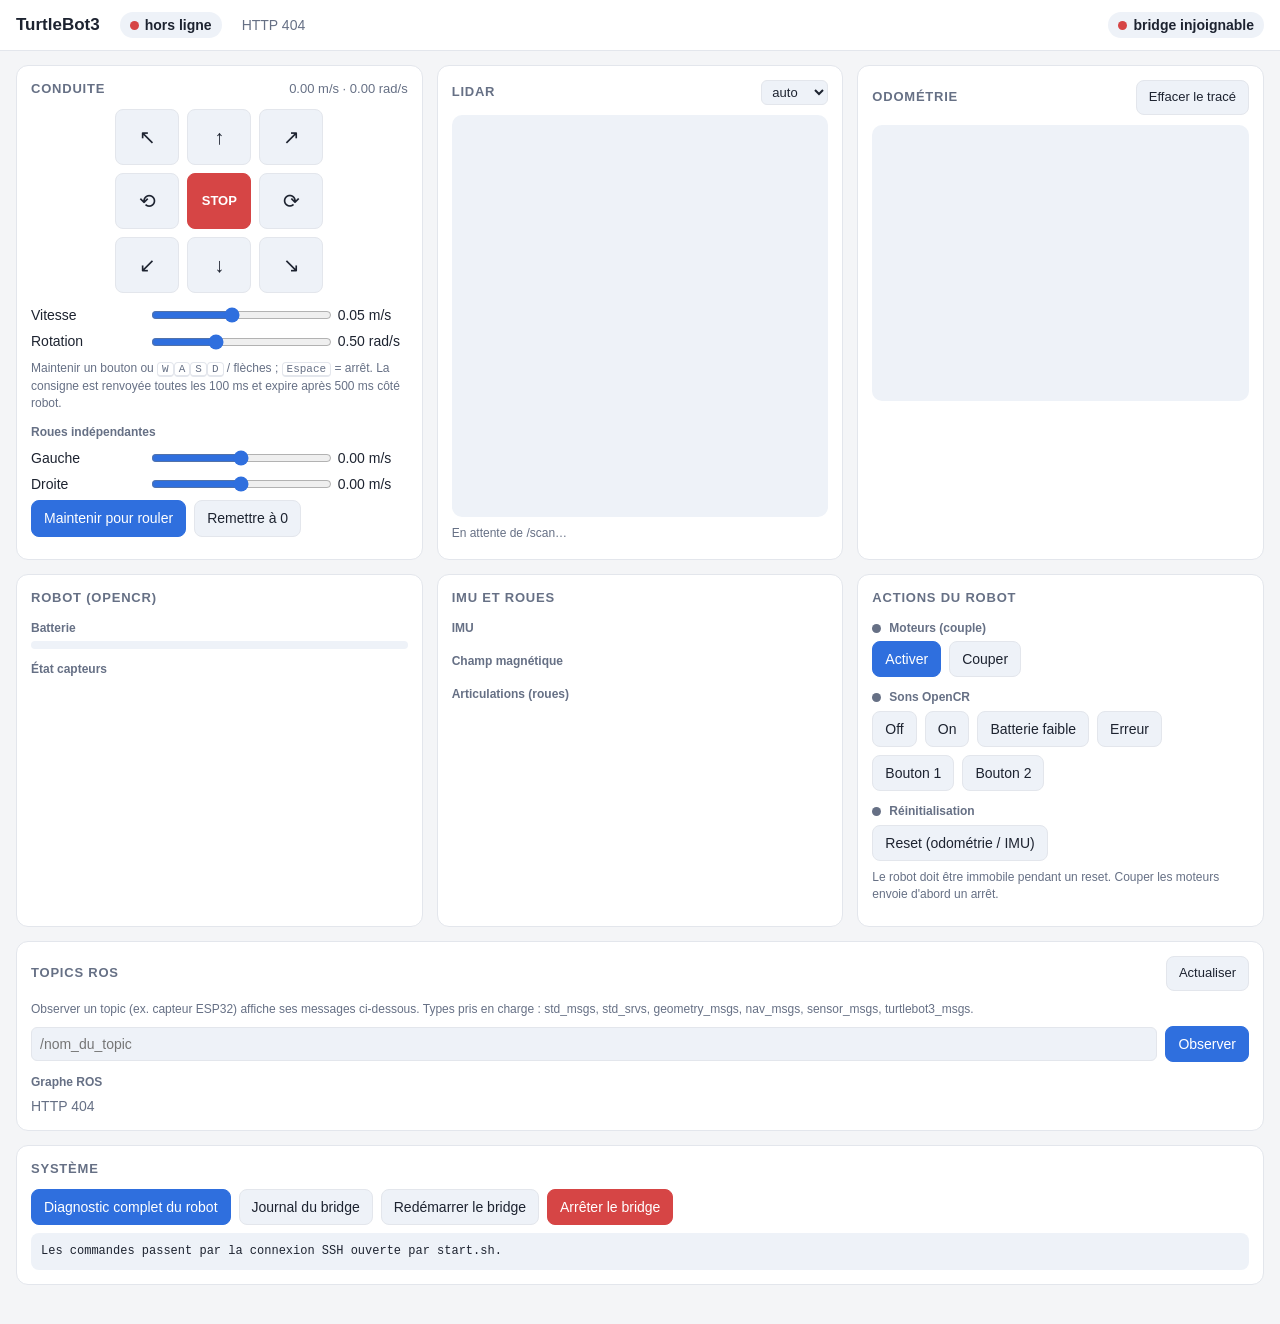
==== ui/index.html @ 2f9b9cb5 "[ADD] Leg detection with Lidar and robot follow user" ====
<!doctype html>
<html lang="fr">
<head>
<meta charset="utf-8">
<meta name="viewport" content="width=device-width, initial-scale=1">
<title>TurtleBot3 Contrôle</title>
<style>
:root {
  --bg: #f4f5f7; --card: #ffffff; --ink: #1d2330; --muted: #667085; --line: #e3e6ec;
  --accent: #2f6fde; --accent-ink: #ffffff; --ok: #1f9d55; --warn: #c27c0e; --bad: #d64545;
  --soft: #eef2f8; --scan: #2f6fde; --near: #d64545; --path: #1f9d55;
  color-scheme: light;
}
@media (prefers-color-scheme: dark) {
  :root {
    --bg: #11141a; --card: #1a1f27; --ink: #e6e9ef; --muted: #8f99aa; --line: #2b323e;
    --accent: #5b8ff0; --accent-ink: #0d1117; --ok: #3cc47c; --warn: #e0a43a; --bad: #ef6b6b;
    --soft: #222937; --scan: #7aa7ff; --near: #ff7a7a; --path: #3cc47c;
    color-scheme: dark;
  }
}
* { box-sizing: border-box; }
body { margin: 0; background: var(--bg); color: var(--ink);
  font: 14px/1.45 -apple-system, BlinkMacSystemFont, "Segoe UI", Roboto, sans-serif; }
header { position: sticky; top: 0; z-index: 2; display: flex; flex-wrap: wrap; gap: 12px 20px;
  align-items: center; padding: 12px 16px; background: var(--card); border-bottom: 1px solid var(--line); }
header h1 { font-size: 17px; margin: 0; }
.pill { display: inline-flex; align-items: center; gap: 6px; padding: 3px 10px; border-radius: 999px;
  font-weight: 600; background: var(--soft); }
.dot { width: 9px; height: 9px; border-radius: 50%; background: var(--muted); flex: none; }
.ok .dot, .dot.ok { background: var(--ok); } .warn .dot, .dot.warn { background: var(--warn); }
.bad .dot, .dot.bad { background: var(--bad); }
.muted { color: var(--muted); }
#reason { flex: 1 1 260px; min-width: 0; }
main { display: grid; gap: 14px; padding: 14px 16px 40px;
  grid-template-columns: repeat(auto-fill, minmax(330px, 1fr)); max-width: 1500px; margin: 0 auto; }
.card { background: var(--card); border: 1px solid var(--line); border-radius: 12px; padding: 14px; min-width: 0; }
.card h2 { font-size: 13px; text-transform: uppercase; letter-spacing: .06em; color: var(--muted);
  margin: 0 0 10px; display: flex; align-items: center; gap: 8px; }
.card h2 .right { margin-left: auto; text-transform: none; letter-spacing: 0; font-weight: 400; }
.wide { grid-column: 1 / -1; }
button { font: inherit; border: 1px solid var(--line); background: var(--soft); color: var(--ink);
  border-radius: 8px; padding: 7px 12px; cursor: pointer; touch-action: none; user-select: none; }
button:hover { border-color: var(--accent); }
button.primary { background: var(--accent); color: var(--accent-ink); border-color: var(--accent); }
button.danger { background: var(--bad); color: #fff; border-color: var(--bad); }
button:disabled { opacity: .45; cursor: not-allowed; }
.row { display: flex; flex-wrap: wrap; gap: 8px; align-items: center; }
.pad { display: grid; grid-template-columns: repeat(3, 64px); gap: 8px; justify-content: center; margin: 6px 0 12px; }
.pad button { height: 56px; font-size: 20px; padding: 0; }
.pad button.held { background: var(--accent); color: var(--accent-ink); }
#stop { font-size: 13px; font-weight: 700; }
label.slider { display: grid; grid-template-columns: 110px 1fr 70px; gap: 8px; align-items: center; margin: 6px 0; }
input[type=range] { width: 100%; accent-color: var(--accent); }
table { width: 100%; border-collapse: collapse; }
td { padding: 3px 0; border-bottom: 1px dashed var(--line); vertical-align: top; }
td:first-child { color: var(--muted); padding-right: 10px; white-space: nowrap; }
td:last-child { text-align: right; font-variant-numeric: tabular-nums; word-break: break-all; }
.sub { font-size: 12px; font-weight: 600; color: var(--muted); margin: 12px 0 4px; display: flex; gap: 8px; align-items: center; }
.sub .age { margin-left: auto; font-weight: 400; }
canvas { width: 100%; display: block; background: var(--soft); border-radius: 10px; }
pre { background: var(--soft); border-radius: 8px; padding: 10px; overflow: auto; max-height: 360px;
  font: 12px/1.4 ui-monospace, SFMono-Regular, Menlo, monospace; white-space: pre-wrap; word-break: break-word; margin: 8px 0 0; }
.note { font-size: 12px; color: var(--muted); margin-top: 8px; }
#toast { position: fixed; bottom: 16px; left: 50%; transform: translateX(-50%); max-width: calc(100% - 32px);
  background: var(--ink); color: var(--bg); padding: 10px 14px; border-radius: 10px; opacity: 0;
  transition: opacity .2s; pointer-events: none; z-index: 5; }
#toast.show { opacity: .95; }
.bar { height: 8px; background: var(--soft); border-radius: 99px; overflow: hidden; margin-top: 4px; }
.bar > div { height: 100%; background: var(--ok); width: 0; transition: width .3s; }
.topic { display: grid; grid-template-columns: 1fr auto; gap: 4px 10px; align-items: center; padding: 4px 0; border-bottom: 1px dashed var(--line); }
.topics { display: grid; grid-template-columns: repeat(auto-fill, minmax(340px, 1fr)); column-gap: 24px; }
.topic code { font-size: 12px; word-break: break-all; margin-right: 6px; } .topic .muted { font-size: 12px; }
.topic button { padding: 3px 10px; font-size: 12px; }
kbd { border: 1px solid var(--line); border-bottom-width: 2px; border-radius: 4px; padding: 0 4px; font-size: 11px; }
select { font: inherit; background: var(--soft); color: var(--ink); border: 1px solid var(--line); border-radius: 6px; padding: 3px 6px; }
@media (max-width: 420px) { main { padding: 12px 16px 40px; grid-template-columns: 1fr; } label.slider { grid-template-columns: 90px 1fr 60px; } }
</style>
</head>
<body>
<header>
  <h1>TurtleBot3</h1>
  <span id="ready" class="pill"><span class="dot"></span><span>connexion…</span></span>
  <span id="reason" class="muted"></span>
  <span id="batteryHead" class="muted"></span>
  <span id="link" class="pill"><span class="dot"></span><span>bridge</span></span>
</header>

<main>
  <section class="card">
    <h2>Conduite <span class="right muted" id="cmdNow">0.00 m/s · 0.00 rad/s</span></h2>
    <div class="pad">
      <button data-dir="fl" title="Avant gauche">↖</button>
      <button data-dir="f" title="Avancer (W / ↑)">↑</button>
      <button data-dir="fr" title="Avant droite">↗</button>
      <button data-dir="l" title="Tourner à gauche (A / ←)">⟲</button>
      <button id="stop" class="danger" title="Arrêt (Espace)">STOP</button>
      <button data-dir="r" title="Tourner à droite (D / →)">⟳</button>
      <button data-dir="bl" title="Arrière gauche">↙</button>
      <button data-dir="b" title="Reculer (S / ↓)">↓</button>
      <button data-dir="br" title="Arrière droite">↘</button>
    </div>
    <label class="slider">Vitesse <input id="linSpeed" type="range" min="0.01" max="0.10" step="0.01" value="0.05"><span id="linVal"></span></label>
    <label class="slider">Rotation <input id="angSpeed" type="range" min="0.1" max="1.25" step="0.05" value="0.5"><span id="angVal"></span></label>
    <div class="note">Maintenir un bouton ou <kbd>W</kbd><kbd>A</kbd><kbd>S</kbd><kbd>D</kbd> / flèches ; <kbd>Espace</kbd> = arrêt.
      La consigne est renvoyée toutes les 100 ms et expire après 500 ms côté robot.</div>

    <div class="sub">Roues indépendantes</div>
    <label class="slider">Gauche <input id="leftWheel" type="range" min="-0.10" max="0.10" step="0.01" value="0"><span id="leftVal"></span></label>
    <label class="slider">Droite <input id="rightWheel" type="range" min="-0.10" max="0.10" step="0.01" value="0"><span id="rightVal"></span></label>
    <div class="row"><button id="wheelsHold" class="primary">Maintenir pour rouler</button><button id="wheelsZero">Remettre à 0</button></div>
    <div class="note" id="driveMsg"></div>
  </section>

  <section class="card">
    <h2>LiDAR <span class="right"><select id="scanRange" aria-label="Portée affichée">
      <option value="0">auto</option><option value="1">1 m</option><option value="2">2 m</option><option value="3.5">3,5 m</option></select></span></h2>
    <canvas id="lidar" height="320"></canvas>
    <div class="note" id="lidarInfo">En attente de /scan…</div>
  </section>

  <section class="card">
    <h2>Odométrie <span class="right"><button id="clearPath">Effacer le tracé</button></span></h2>
    <canvas id="odomCanvas" height="220"></canvas>
    <table id="odomTable"></table>
  </section>

  <section class="card">
    <h2>Robot (OpenCR)</h2>
    <div class="sub">Batterie <span class="age" id="batteryAge"></span></div>
    <div class="bar"><div id="batteryBar"></div></div>
    <table id="batteryTable"></table>
    <div class="sub">État capteurs <span class="age" id="sensorAge"></span></div>
    <table id="sensorTable"></table>
  </section>

  <section class="card">
    <h2>IMU et roues</h2>
    <div class="sub">IMU <span class="age" id="imuAge"></span></div>
    <table id="imuTable"></table>
    <div class="sub">Champ magnétique <span class="age" id="magAge"></span></div>
    <table id="magTable"></table>
    <div class="sub">Articulations (roues) <span class="age" id="jointAge"></span></div>
    <table id="jointTable"></table>
  </section>

  <section class="card">
    <h2>Actions du robot</h2>
    <div class="sub"><span class="dot" id="svc-motor_power"></span>Moteurs (couple)</div>
    <div class="row"><button data-motor="true" class="primary">Activer</button><button data-motor="false">Couper</button></div>
    <div class="sub"><span class="dot" id="svc-sound"></span>Sons OpenCR</div>
    <div class="row">
      <button data-sound="0">Off</button><button data-sound="1">On</button><button data-sound="2">Batterie faible</button>
      <button data-sound="3">Erreur</button><button data-sound="4">Bouton 1</button><button data-sound="5">Bouton 2</button>
    </div>
    <div class="sub"><span class="dot" id="svc-reset"></span>Réinitialisation</div>
    <div class="row"><button id="reset">Reset (odométrie / IMU)</button></div>
    <div class="note">Le robot doit être immobile pendant un reset. Couper les moteurs envoie d'abord un arrêt.</div>
    <div class="note" id="actionMsg"></div>
  </section>

  <section class="card wide">
    <h2>Topics ROS <span class="right"><button id="refreshTopics">Actualiser</button></span></h2>
    <div class="note">Observer un topic (ex. capteur ESP32) affiche ses messages ci-dessous. Types pris en charge :
      std_msgs, std_srvs, geometry_msgs, nav_msgs, sensor_msgs, turtlebot3_msgs.</div>
    <div class="row" style="margin-top:8px"><input id="topicInput" placeholder="/nom_du_topic" style="flex:1;min-width:180px;font:inherit;padding:6px 8px;border-radius:6px;border:1px solid var(--line);background:var(--soft);color:var(--ink)">
      <button id="watchBtn" class="primary">Observer</button></div>
    <div id="watched"></div>
    <div class="sub">Graphe ROS</div>
    <div id="topics" class="muted topics">—</div>
  </section>

  <section class="card wide">
    <h2>Système <span class="right muted" id="robotHost"></span></h2>
    <div class="row">
      <button id="checkBtn" class="primary">Diagnostic complet du robot</button>
      <button id="logBtn">Journal du bridge</button>
      <button id="restartBtn">Redémarrer le bridge</button>
      <button id="stopBridgeBtn" class="danger">Arrêter le bridge</button>
    </div>
    <pre id="sysOut">Les commandes passent par la connexion SSH ouverte par start.sh.</pre>
  </section>
</main>
<div id="toast"></div>

<script>
"use strict";
const $ = (s) => document.querySelector(s);
const L = 0.160; // Burger wheel separation (m)
let limits = { wheel_mps: 0.10, angular_rad_s: 1.25 };
let isReady = false;
let telemetry = null;

function toast(text) {
  const el = $("#toast");
  el.textContent = text;
  el.classList.add("show");
  clearTimeout(toast.timer);
  toast.timer = setTimeout(() => el.classList.remove("show"), 3500);
}

async function api(path, body) {
  const options = body === undefined ? {} :
    { method: "POST", headers: { "Content-Type": "application/json" }, body: JSON.stringify(body) };
  const response = await fetch(path, options);
  let data = {};
  try { data = await response.json(); } catch (_) { /* non-JSON body */ }
  if (!response.ok) throw new Error(data.error || `HTTP ${response.status}`);
  return data;
}

const fmt = (v, digits = 3, unit = "") =>
  v === null || v === undefined || Number.isNaN(v) ? "—" : `${Number(v).toFixed(digits)}${unit}`;
const deg = (rad) => (rad === null || rad === undefined ? "—" : `${(rad * 180 / Math.PI).toFixed(1)}°`);

function fillTable(id, rows) {
  $(id).innerHTML = rows.map(([k, v]) => `<tr><td>${k}</td><td>${v}</td></tr>`).join("");
}

function sensor(name) {
  const entry = telemetry && telemetry.sensors[name];
  return entry && entry.age_ms < 2000 ? entry.data : null;
}

function ageLabel(id, name) {
  const entry = telemetry && telemetry.sensors[name];
  const el = $(id);
  if (!entry) { el.textContent = "absent"; el.style.color = "var(--muted)"; return; }
  el.textContent = entry.age_ms < 2000 ? `${entry.age_ms} ms` : `ancien (${(entry.age_ms / 1000).toFixed(0)} s)`;
  el.style.color = entry.age_ms < 2000 ? "var(--muted)" : "var(--warn)";
}

/* ---------- Status ---------- */
async function pollStatus() {
  try {
    const status = await api("/api/status");
    isReady = status.status === "ready";
    setPill("#ready", isReady ? "ok" : "warn", isReady ? "ready" : "not ready");
    $("#reason").textContent = `${status.reason} · ${status.supervisor}`;
    setPill("#link", "ok", "bridge connecté");
  } catch (error) {
    isReady = false;
    setPill("#ready", "bad", "hors ligne");
    $("#reason").textContent = error.message;
    setPill("#link", "bad", "bridge injoignable");
  }
}

function setPill(id, kind, text) {
  const el = $(id);
  el.className = `pill ${kind}`;
  el.lastElementChild.textContent = text;
}

/* ---------- Telemetry ---------- */
async function pollTelemetry() {
  try {
    telemetry = await api("/api/telemetry");
  } catch (_) {
    telemetry = null;
  }
  if (!telemetry) return;
  if (telemetry.limits) applyLimits(telemetry.limits);
  const c = telemetry.command;
  $("#cmdNow").textContent = `${fmt(c.linear_mps, 2)} m/s · ${fmt(c.angular_rad_s, 2)} rad/s`;
  renderBattery();
  renderSensors();
  renderImu();
  renderOdom();
  drawLidar();
  renderServices();
  renderWatched();
}

function applyLimits(next) {
  if (next.wheel_mps === limits.wheel_mps && next.angular_rad_s === limits.angular_rad_s) return;
  limits = next;
  const lin = $("#linSpeed"), ang = $("#angSpeed");
  lin.max = limits.wheel_mps;
  ang.max = limits.angular_rad_s.toFixed(2);
  for (const id of ["#leftWheel", "#rightWheel"]) {
    $(id).min = -limits.wheel_mps; $(id).max = limits.wheel_mps;
  }
  updateSliderLabels();
}

function renderBattery() {
  const b = sensor("battery"), s = sensor("sensor_state");
  ageLabel("#batteryAge", "battery");
  const volts = b ? b.voltage_v : s ? s.battery_v : null;
  let pct = b && b.percentage !== null ? b.percentage : null;
  if (pct !== null && pct > 1.0) pct /= 100; // some versions publish 0–100
  fillTable("#batteryTable", [
    ["Tension", fmt(volts, 2, " V")],
    ["Charge", pct === null ? "—" : `${Math.round(pct * 100)} %`],
    ["Courant", b ? fmt(b.current_a, 2, " A") : "—"],
  ]);
  const bar = $("#batteryBar");
  bar.style.width = pct === null ? "0" : `${Math.max(0, Math.min(1, pct)) * 100}%`;
  bar.style.background = pct !== null && pct < 0.2 ? "var(--bad)" : pct !== null && pct < 0.4 ? "var(--warn)" : "var(--ok)";
  $("#batteryHead").textContent = volts === null ? "" : `🔋 ${fmt(volts, 1, " V")}${pct === null ? "" : ` · ${Math.round(pct * 100)} %`}`;
}

function renderSensors() {
  const s = sensor("sensor_state");
  ageLabel("#sensorAge", "sensor_state");
  if (!s) { fillTable("#sensorTable", [["/sensor_state", "aucune donnée"]]); return; }
  const bumper = [s.bumper & 1 ? "avant" : null, s.bumper & 2 ? "arrière" : null].filter(Boolean).join(", ") || "libre";
  const buttons = [s.button & 1 ? "B0" : null, s.button & 2 ? "B1" : null].filter(Boolean).join(", ") || "aucun";
  fillTable("#sensorTable", [
    ["Couple moteurs", s.torque ? "<b style='color:var(--ok)'>activé</b>" : "<b style='color:var(--bad)'>coupé</b>"],
    ["Pare-chocs", bumper],
    ["Boutons", buttons],
    ["Falaise (cliff)", fmt(s.cliff, 2)],
    ["Sonar", fmt(s.sonar, 2)],
    ["Luminosité", fmt(s.illumination, 2)],
    ["LED", s.led],
    ["Encodeurs G / D", `${s.left_encoder} / ${s.right_encoder}`],
    ["Batterie (OpenCR)", fmt(s.battery_v, 2, " V")],
  ]);
}

function renderImu() {
  const imu = sensor("imu"), mag = sensor("magnetic_field"), joints = sensor("joint_states");
  ageLabel("#imuAge", "imu"); ageLabel("#magAge", "magnetic_field"); ageLabel("#jointAge", "joint_states");
  const v = (o, d) => (o ? `${fmt(o.x, d)} / ${fmt(o.y, d)} / ${fmt(o.z, d)}` : "—");
  fillTable("#imuTable", [
    ["Cap (yaw)", imu ? deg(imu.yaw_rad) : "—"],
    ["Vit. angulaire x/y/z (rad/s)", v(imu && imu.angular_velocity, 2)],
    ["Accélération x/y/z (m/s²)", v(imu && imu.linear_acceleration, 2)],
  ]);
  fillTable("#magTable", [["x / y / z (µT)", mag ? ["x", "y", "z"].map((k) => fmt(mag.tesla[k] === null ? null : mag.tesla[k] * 1e6, 1)).join(" / ") : "—"]]);
  fillTable("#jointTable", joints ? joints.name.map((n, i) => [n, `${fmt(joints.position_rad[i], 2)} rad · ${fmt(joints.velocity_rad_s[i], 2)} rad/s`]) : [["/joint_states", "—"]]);
}

/* ---------- Odometry ---------- */
const path = [];
function renderOdom() {
  const o = sensor("odom");
  fillTable("#odomTable", [
    ["Position x / y", o ? `${fmt(o.x, 3)} / ${fmt(o.y, 3)} m` : "—"],
    ["Cap", o ? deg(o.yaw_rad) : "—"],
    ["Vitesse mesurée", o ? `${fmt(o.linear_mps, 3)} m/s · ${fmt(o.angular_rad_s, 2)} rad/s` : "—"],
  ]);
  if (o && o.x !== null) {
    const last = path[path.length - 1];
    if (!last || Math.hypot(last.x - o.x, last.y - o.y) > 0.005) path.push({ x: o.x, y: o.y });
    if (path.length > 3000) path.shift();
  }
  drawOdom(o);
}

function prepareCanvas(canvas) {
  const ratio = window.devicePixelRatio || 1;
  const width = canvas.clientWidth, height = canvas.clientHeight || Number(canvas.getAttribute("height"));
  if (canvas.width !== Math.round(width * ratio)) {
    canvas.width = Math.round(width * ratio);
    canvas.height = Math.round(height * ratio);
  }
  const ctx = canvas.getContext("2d");
  ctx.setTransform(ratio, 0, 0, ratio, 0, 0);
  ctx.clearRect(0, 0, width, height);
  return { ctx, width, height };
}

const css = (name) => getComputedStyle(document.documentElement).getPropertyValue(name).trim();

function drawRobot(ctx, x, y, heading, size) {
  // heading: screen angle, 0 = upward, clockwise is positive
  ctx.save();
  ctx.translate(x, y);
  ctx.rotate(heading);
  ctx.beginPath();
  ctx.moveTo(0, -size); ctx.lineTo(size * 0.7, size * 0.8); ctx.lineTo(-size * 0.7, size * 0.8); ctx.closePath();
  ctx.fillStyle = css("--accent"); ctx.fill();
  ctx.restore();
}

function drawOdom(o) {
  const { ctx, width, height } = prepareCanvas($("#odomCanvas"));
  const points = path.length ? path : [{ x: 0, y: 0 }];
  let minX = Math.min(...points.map((p) => p.x)), maxX = Math.max(...points.map((p) => p.x));
  let minY = Math.min(...points.map((p) => p.y)), maxY = Math.max(...points.map((p) => p.y));
  const span = Math.max(maxX - minX, maxY - minY, 0.5);
  const scale = Math.min(width, height) * 0.8 / span;
  const cx = (minX + maxX) / 2, cy = (minY + maxY) / 2;
  // ROS frame: x points up on screen, y points left.
  const toScreen = (p) => [width / 2 - (p.y - cy) * scale, height / 2 - (p.x - cx) * scale];
  ctx.strokeStyle = css("--line"); ctx.lineWidth = 1;
  const grid = span > 4 ? 1 : span > 1.5 ? 0.5 : 0.1;
  ctx.fillStyle = css("--muted"); ctx.font = "11px sans-serif";
  ctx.fillText(`grille ${grid} m`, 8, height - 8);
  ctx.beginPath();
  for (let g = Math.floor((cy - span) / grid) * grid; g <= cy + span; g += grid) {
    const [sx] = toScreen({ x: cx, y: g }); ctx.moveTo(sx, 0); ctx.lineTo(sx, height);
  }
  for (let g = Math.floor((cx - span) / grid) * grid; g <= cx + span; g += grid) {
    const [, sy] = toScreen({ x: g, y: cy }); ctx.moveTo(0, sy); ctx.lineTo(width, sy);
  }
  ctx.stroke();
  ctx.strokeStyle = css("--path"); ctx.lineWidth = 2; ctx.beginPath();
  path.forEach((p, i) => { const [sx, sy] = toScreen(p); i ? ctx.lineTo(sx, sy) : ctx.moveTo(sx, sy); });
  ctx.stroke();
  if (o && o.x !== null) {
    const [sx, sy] = toScreen(o);
    drawRobot(ctx, sx, sy, -o.yaw_rad, 9);
  }
}
$("#clearPath").onclick = () => { path.length = 0; };

/* ---------- LiDAR ---------- */
function drawLidar() {
  const scan = sensor("scan");
  const { ctx, width, height } = prepareCanvas($("#lidar"));
  const cxs = width / 2, cys = height / 2;
  if (!scan) {
    $("#lidarInfo").textContent = "Pas de données /scan récentes (LiDAR arrêté ou absent).";
    drawRobot(ctx, cxs, cys, 0, 10);
    return;
  }
  const valid = scan.ranges.filter((r) => r !== null);
  const chosen = Number($("#scanRange").value);
  const maxRange = chosen || Math.min(scan.range_max || 3.5, Math.max(0.5, ...valid.map((r) => r * 1.1)));
  const scale = Math.min(width, height) / 2 * 0.95 / maxRange;
  ctx.strokeStyle = css("--line"); ctx.fillStyle = css("--muted"); ctx.font = "11px sans-serif";
  const step = maxRange > 2 ? 1 : 0.5;
  for (let r = step; r <= maxRange + 1e-6; r += step) {
    ctx.beginPath(); ctx.arc(cxs, cys, r * scale, 0, 2 * Math.PI); ctx.stroke();
    ctx.fillText(`${r} m`, cxs + 3, cys - r * scale + 12);
  }
  let front = null;
  const near = css("--near"), far = css("--scan");
  scan.ranges.forEach((r, i) => {
    if (r === null) return;
    const a = scan.angle_min + i * scan.angle_increment;
    const norm = Math.atan2(Math.sin(a), Math.cos(a));
    if (Math.abs(norm) <= Math.PI / 12 && (front === null || r < front)) front = r;
    if (r > maxRange) return;
    // Robot frame: 0 rad is forward (up on screen), positive angles point left.
    const x = cxs - Math.sin(a) * r * scale, y = cys - Math.cos(a) * r * scale;
    ctx.fillStyle = r < 0.25 ? near : far;
    ctx.fillRect(x - 1.5, y - 1.5, 3, 3);
  });
  drawRobot(ctx, cxs, cys, 0, 10);
  $("#lidarInfo").textContent = `${valid.length}/${scan.ranges.length} mesures valides · obstacle devant (±15°) : ${front === null ? "aucun" : fmt(front, 2, " m")}`;
}

/* ---------- Driving ---------- */
const held = new Set();
const keyMap = { ArrowUp: "f", KeyW: "f", ArrowDown: "b", KeyS: "b", ArrowLeft: "l", KeyA: "l", ArrowRight: "r", KeyD: "r" };
let wheelsHeld = false;
let moving = false;
let inflight = false;

function updateSliderLabels() {
  $("#linVal").textContent = `${Number($("#linSpeed").value).toFixed(2)} m/s`;
  $("#angVal").textContent = `${Number($("#angSpeed").value).toFixed(2)} rad/s`;
  $("#leftVal").textContent = `${Number($("#leftWheel").value).toFixed(2)} m/s`;
  $("#rightVal").textContent = `${Number($("#rightWheel").value).toFixed(2)} m/s`;
}
document.querySelectorAll("input[type=range]").forEach((el) => el.addEventListener("input", updateSliderLabels));
updateSliderLabels();

function desired() {
  if (wheelsHeld) {
    const left = Number($("#leftWheel").value), right = Number($("#rightWheel").value);
    return { linear: (left + right) / 2, angular: (right - left) / L };
  }
  const dirs = [...held].join("");
  const fwd = /f/.test(dirs) ? 1 : 0, back = /b/.test(dirs) ? 1 : 0;
  const left = /l/.test(dirs) ? 1 : 0, right = /r/.test(dirs) ? 1 : 0;
  let linear = (fwd - back) * Number($("#linSpeed").value);
  let angular = (left - right) * Number($("#angSpeed").value);
  // Keep each wheel within its limit by scaling both speeds proportionally.
  const wheel = Math.abs(linear) + Math.abs(angular) * L / 2;
  if (wheel > limits.wheel_mps) {
    const k = limits.wheel_mps / wheel;
    linear *= k; angular *= k;
  }
  return { linear, angular };
}

function release(message) {
  held.clear();
  wheelsHeld = false;
  document.querySelectorAll(".pad .held, #wheelsHold.held").forEach((b) => b.classList.remove("held"));
  if (message) { $("#driveMsg").textContent = message; toast(message); }
}

async function sendStop() {
  try { await api("/api/stop", {}); } catch (error) { toast(`Arrêt non confirmé : ${error.message}`); }
}

async function driveTick() {
  const active = wheelsHeld || held.size > 0;
  if (!active) {
    if (moving) { moving = false; sendStop(); }
    return;
  }
  if (inflight) return;
  const { linear, angular } = desired();
  inflight = true;
  try {
    await api("/api/velocity", { linear_mps: Number(linear.toFixed(4)), angular_rad_s: Number(angular.toFixed(4)) });
    moving = true;
    $("#driveMsg").textContent = "";
  } catch (error) {
    release(`Commande refusée : ${error.message}`);
    moving = true; // trigger an explicit stop on the next tick
  } finally {
    inflight = false;
  }
}
setInterval(driveTick, 100);

document.querySelectorAll(".pad button[data-dir]").forEach((button) => {
  const dirs = button.dataset.dir.split("");
  const press = (e) => {
    e.preventDefault();
    if (!isReady) { toast("Robot not ready : voir la raison en haut"); return; }
    button.classList.add("held");
    button.setPointerCapture && e.pointerId !== undefined && button.setPointerCapture(e.pointerId);
    dirs.forEach((d) => held.add(d));
  };
  const lift = () => { button.classList.remove("held"); dirs.forEach((d) => held.delete(d)); };
  button.addEventListener("pointerdown", press);
  ["pointerup", "pointercancel", "lostpointercapture"].forEach((ev) => button.addEventListener(ev, lift));
});

$("#stop").addEventListener("click", () => { release(); moving = false; sendStop(); });

const hold = $("#wheelsHold");
hold.addEventListener("pointerdown", (e) => {
  e.preventDefault();
  if (!isReady) { toast("Robot not ready : voir la raison en haut"); return; }
  wheelsHeld = true; hold.classList.add("held");
  hold.setPointerCapture && hold.setPointerCapture(e.pointerId);
});
["pointerup", "pointercancel", "lostpointercapture"].forEach((ev) =>
  hold.addEventListener(ev, () => { wheelsHeld = false; hold.classList.remove("held"); }));
$("#wheelsZero").onclick = () => { $("#leftWheel").value = 0; $("#rightWheel").value = 0; updateSliderLabels(); };

document.addEventListener("keydown", (e) => {
  if (e.target.tagName === "INPUT" && e.target.type !== "range") return;
  if (e.code === "Space") { e.preventDefault(); release(); moving = false; sendStop(); return; }
  const dir = keyMap[e.code];
  if (!dir) return;
  e.preventDefault();
  if (e.repeat) return;
  if (!isReady) { toast("Robot not ready : voir la raison en haut"); return; }
  held.add(dir);
});
document.addEventListener("keyup", (e) => { const dir = keyMap[e.code]; if (dir) held.delete(dir); });
window.addEventListener("blur", () => release());
document.addEventListener("visibilitychange", () => { if (document.hidden) release(); });

/* ---------- Actions ---------- */
async function action(label, path, body) {
  $("#actionMsg").textContent = `${label}…`;
  try {
    const result = await api(path, body);
    $("#actionMsg").textContent = `${label} : ${result.message || "ok"}`;
  } catch (error) {
    $("#actionMsg").textContent = `${label} : ${error.message}`;
    toast(`${label} : ${error.message}`);
  }
}
document.querySelectorAll("[data-motor]").forEach((b) => b.addEventListener("click", () => {
  const on = b.dataset.motor === "true";
  if (!on) release();
  action(on ? "Activation des moteurs" : "Coupure des moteurs", "/api/motor_power", { enabled: on });
}));
document.querySelectorAll("[data-sound]").forEach((b) => b.addEventListener("click", () =>
  action(`Son ${b.textContent}`, "/api/sound", { value: Number(b.dataset.sound) })));
$("#reset").onclick = () => {
  if (!confirm("Réinitialiser l'odométrie / l'IMU ? Le robot doit rester immobile.")) return;
  release();
  path.length = 0;
  action("Reset", "/api/reset", {});
};

function renderServices() {
  for (const [key, service] of Object.entries(telemetry.services || {})) {
    const dot = document.getElementById(`svc-${key}`);
    if (!dot) continue;
    dot.className = `dot ${service.available ? "ok" : "bad"}`;
    dot.title = `${service.name} : ${service.available ? "disponible" : "non détecté"}`;
  }
}

/* ---------- Topics ---------- */
const escapeHtml = (s) => String(s).replace(/[&<>"]/g, (c) => ({ "&": "&amp;", "<": "&lt;", ">": "&gt;", '"': "&quot;" }[c]));

async function refreshTopics() {
  try {
    const { topics } = await api("/api/topics");
    if (!topics.length) { $("#topics").textContent = "Aucun topic découvert (domaine ROS, bringup ?)"; return; }
    $("#topics").innerHTML = topics.map((t) => `<div class="topic"><div><code>${escapeHtml(t.name)}</code>
      <span class="muted">${escapeHtml(t.types.join(", "))}</span></div>
      <button data-watch="${escapeHtml(t.name)}">Observer</button></div>`).join("");
  } catch (error) {
    $("#topics").textContent = error.message;
  }
}
$("#refreshTopics").onclick = refreshTopics;
$("#topics").addEventListener("click", (e) => {
  const topic = e.target.dataset && e.target.dataset.watch;
  if (topic) watch(topic);
});
$("#watchBtn").onclick = () => { const t = $("#topicInput").value.trim(); if (t) watch(t.startsWith("/") ? t : `/${t}`); };
$("#topicInput").addEventListener("keydown", (e) => { if (e.key === "Enter") $("#watchBtn").click(); });

async function watch(topic) {
  try { toast((await api("/api/watch", { topic })).message); } catch (error) { toast(error.message); }
}
async function unwatch(topic) {
  try { await api("/api/unwatch", { topic }); } catch (error) { toast(error.message); }
}
$("#watched").addEventListener("click", (e) => { const t = e.target.dataset && e.target.dataset.unwatch; if (t) unwatch(t); });

function renderWatched() {
  const entries = Object.entries(telemetry.watched || {});
  $("#watched").innerHTML = entries.map(([topic, w]) => `
    <div class="sub"><code>${escapeHtml(topic)}</code> <span class="muted">${escapeHtml(w.type)}</span>
      <span class="age">${w.age_ms === null ? "aucun message" : `${w.age_ms} ms`}</span>
      <button data-unwatch="${escapeHtml(topic)}">Arrêter</button></div>
    <pre>${w.data === null ? "—" : escapeHtml(JSON.stringify(w.data, null, 2))}</pre>`).join("");
}

/* ---------- System (SSH via start.sh) ---------- */
async function system(label, path, method = "GET", confirmText) {
  if (confirmText && !confirm(confirmText)) return;
  $("#sysOut").textContent = `${label}…`;
  try {
    const response = await fetch(path, { method });
    const data = await response.json();
    $("#sysOut").textContent = data.output || `(code ${data.code})`;
    $("#sysOut").scrollTop = $("#sysOut").scrollHeight;
  } catch (error) {
    $("#sysOut").textContent = `${label} impossible : ${error.message}`;
  }
}
$("#checkBtn").onclick = () => system("Diagnostic en cours (jusqu'à 30 s)", "/local/check");
$("#logBtn").onclick = () => system("Lecture du journal", "/local/log?lines=300");
$("#restartBtn").onclick = () => { release(); system("Redémarrage du bridge", "/local/restart", "POST", "Redémarrer le bridge ? Le bringup qu'il a lancé sera relancé (≈30 s)."); };
$("#stopBridgeBtn").onclick = () => { release(); system("Arrêt du bridge", "/local/stop", "POST", "Arrêter le bridge sur le robot ? L'interface ne pourra plus piloter."); };
fetch("/local/info").then((r) => r.json()).then((info) => { $("#robotHost").textContent = info.robot; }).catch(() => {});

/* ---------- Loops ---------- */
pollStatus(); pollTelemetry(); refreshTopics();
setInterval(pollStatus, 500);
setInterval(pollTelemetry, 200);
setInterval(refreshTopics, 5000);
</script>
</body>
</html>
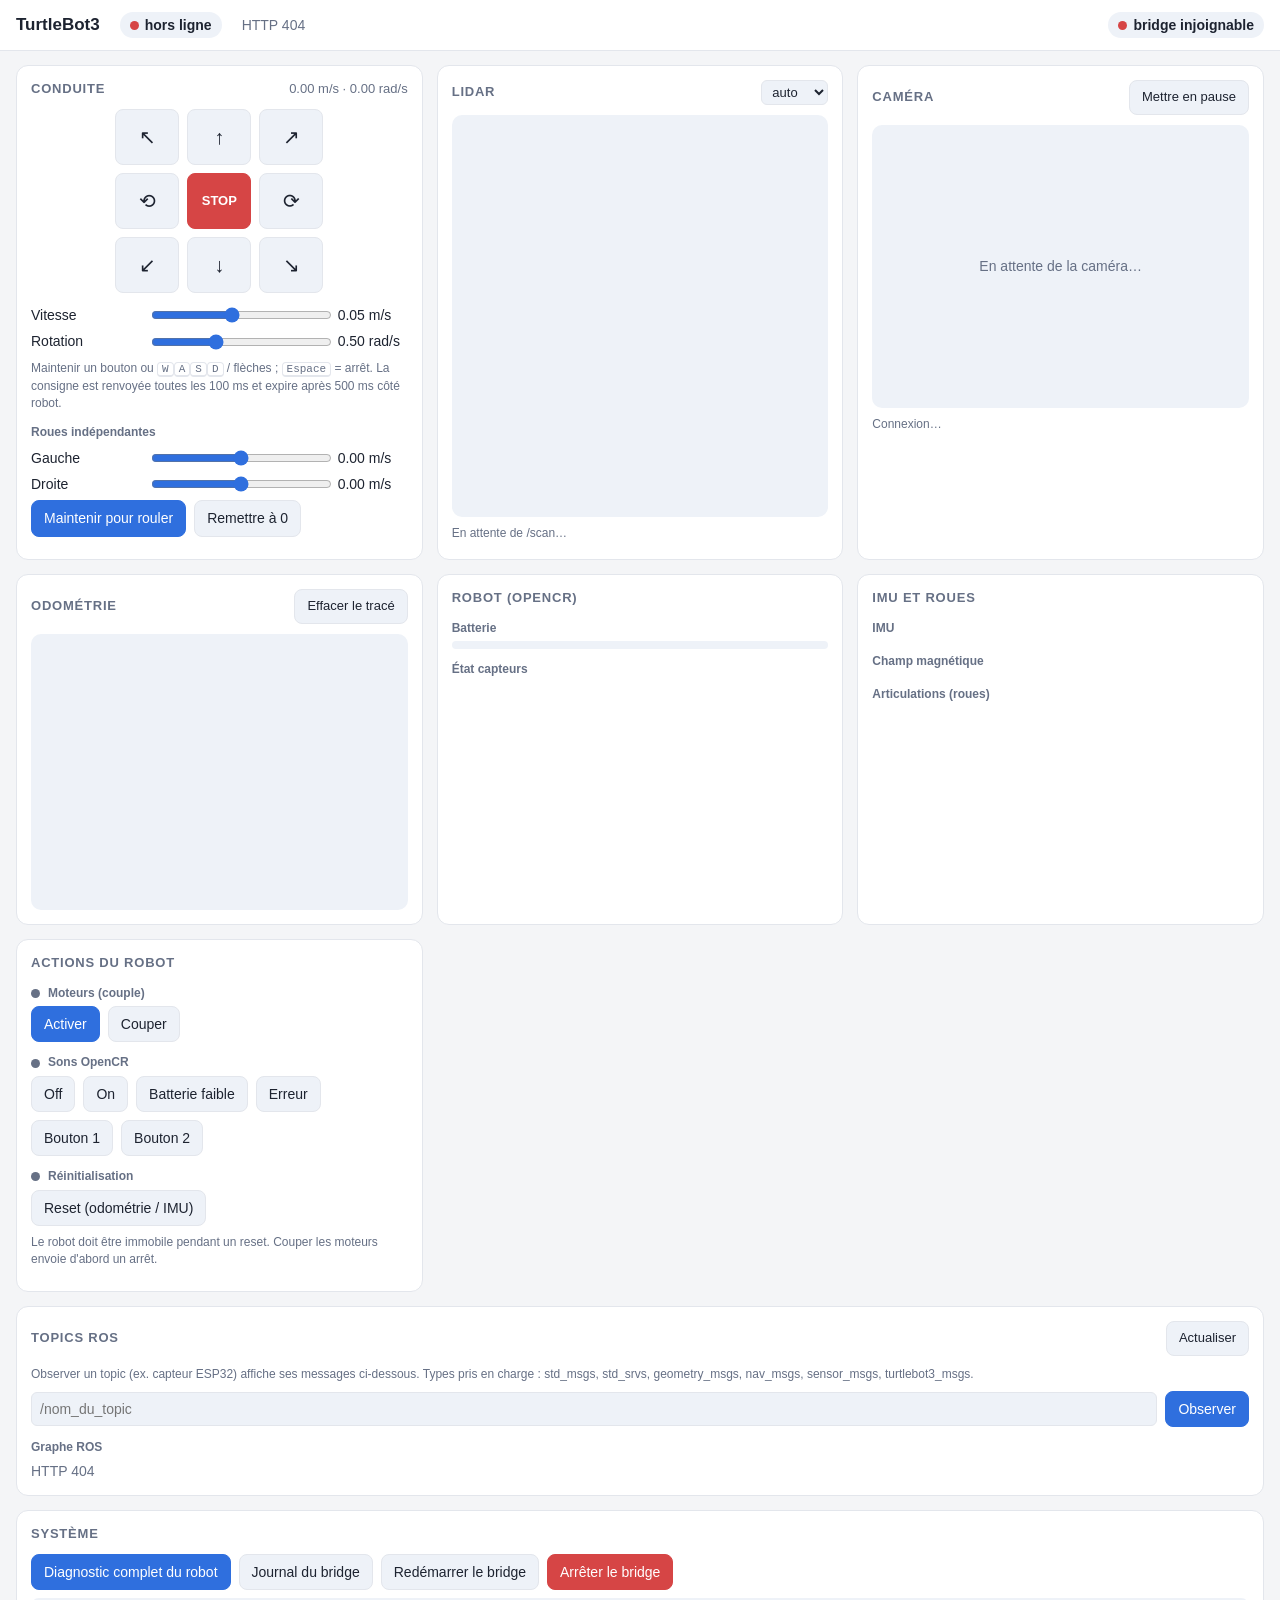
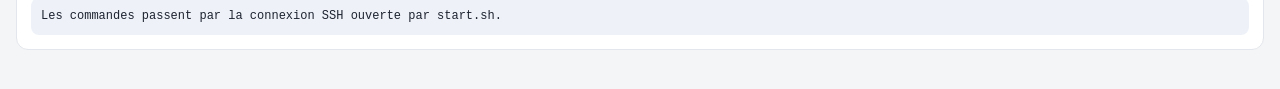
==== commit d4e70a84: "[ADD] Camera handling" ====
--- a/ui/index.html
+++ b/ui/index.html
@@ -59,6 +59,10 @@
 .sub { font-size: 12px; font-weight: 600; color: var(--muted); margin: 12px 0 4px; display: flex; gap: 8px; align-items: center; }
 .sub .age { margin-left: auto; font-weight: 400; }
 canvas { width: 100%; display: block; background: var(--soft); border-radius: 10px; }
+.camera-view { aspect-ratio: 4 / 3; background: var(--soft); border-radius: 10px; overflow: hidden;
+  display: flex; align-items: center; justify-content: center; }
+.camera-view img { width: 100%; height: 100%; object-fit: contain; }
+.camera-view img[hidden] { display: none; }
 pre { background: var(--soft); border-radius: 8px; padding: 10px; overflow: auto; max-height: 360px;
   font: 12px/1.4 ui-monospace, SFMono-Regular, Menlo, monospace; white-space: pre-wrap; word-break: break-word; margin: 8px 0 0; }
 .note { font-size: 12px; color: var(--muted); margin-top: 8px; }
@@ -120,6 +124,13 @@
   </section>
 
   <section class="card">
+    <h2>Caméra <span class="right"><button id="cameraToggle" aria-pressed="false">Mettre en pause</button></span></h2>
+    <div class="camera-view"><img id="cameraImage" alt="Vue de la caméra du robot" hidden>
+      <span id="cameraPlaceholder" class="muted">En attente de la caméra…</span></div>
+    <div id="cameraStatus" class="note" role="status">Connexion…</div>
+  </section>
+
+  <section class="card">
     <h2>Odométrie <span class="right"><button id="clearPath">Effacer le tracé</button></span></h2>
     <canvas id="odomCanvas" height="220"></canvas>
     <table id="odomTable"></table>
@@ -652,5 +663,6 @@
 setInterval(pollTelemetry, 200);
 setInterval(refreshTopics, 5000);
 </script>
+<script src="/camera.js"></script>
 </body>
 </html>
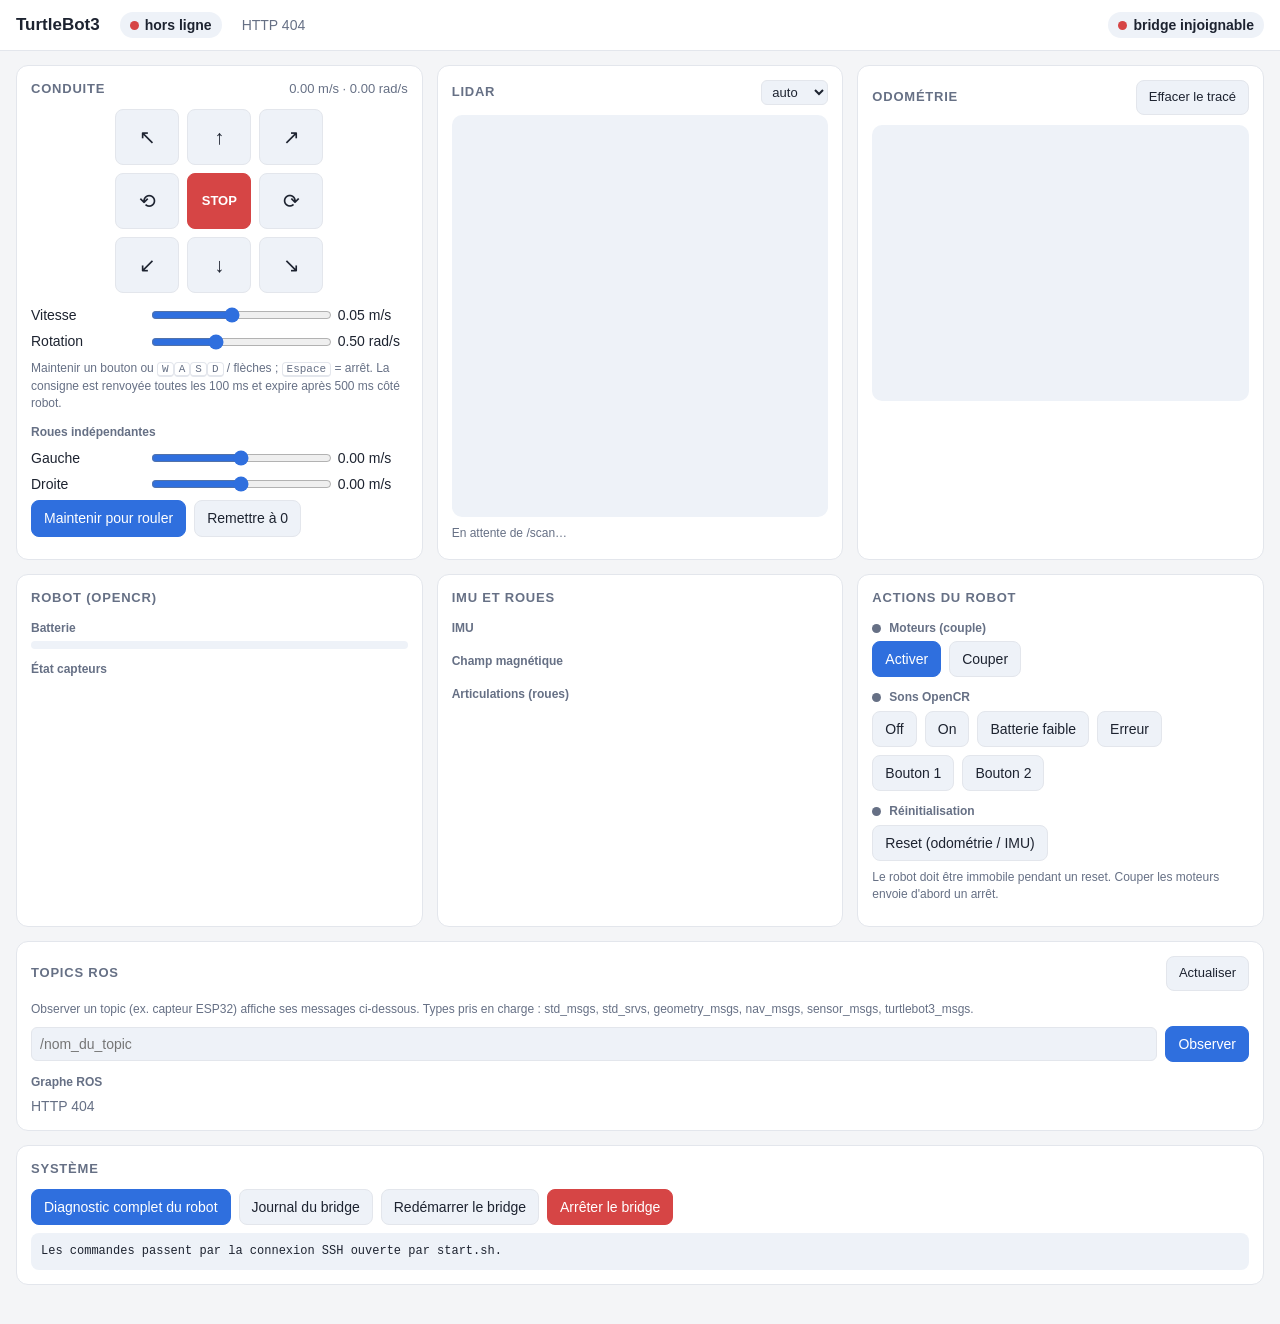
==== commit 243a48b3: "Revert "[ADD] Camera handling" This reverts commit d4e70a841f5b7a2af52653f8c3a5dd4aa4995682." ====
--- a/ui/index.html
+++ b/ui/index.html
@@ -59,10 +59,6 @@
 .sub { font-size: 12px; font-weight: 600; color: var(--muted); margin: 12px 0 4px; display: flex; gap: 8px; align-items: center; }
 .sub .age { margin-left: auto; font-weight: 400; }
 canvas { width: 100%; display: block; background: var(--soft); border-radius: 10px; }
-.camera-view { aspect-ratio: 4 / 3; background: var(--soft); border-radius: 10px; overflow: hidden;
-  display: flex; align-items: center; justify-content: center; }
-.camera-view img { width: 100%; height: 100%; object-fit: contain; }
-.camera-view img[hidden] { display: none; }
 pre { background: var(--soft); border-radius: 8px; padding: 10px; overflow: auto; max-height: 360px;
   font: 12px/1.4 ui-monospace, SFMono-Regular, Menlo, monospace; white-space: pre-wrap; word-break: break-word; margin: 8px 0 0; }
 .note { font-size: 12px; color: var(--muted); margin-top: 8px; }
@@ -124,13 +120,6 @@
   </section>
 
   <section class="card">
-    <h2>Caméra <span class="right"><button id="cameraToggle" aria-pressed="false">Mettre en pause</button></span></h2>
-    <div class="camera-view"><img id="cameraImage" alt="Vue de la caméra du robot" hidden>
-      <span id="cameraPlaceholder" class="muted">En attente de la caméra…</span></div>
-    <div id="cameraStatus" class="note" role="status">Connexion…</div>
-  </section>
-
-  <section class="card">
     <h2>Odométrie <span class="right"><button id="clearPath">Effacer le tracé</button></span></h2>
     <canvas id="odomCanvas" height="220"></canvas>
     <table id="odomTable"></table>
@@ -663,6 +652,5 @@
 setInterval(pollTelemetry, 200);
 setInterval(refreshTopics, 5000);
 </script>
-<script src="/camera.js"></script>
 </body>
 </html>
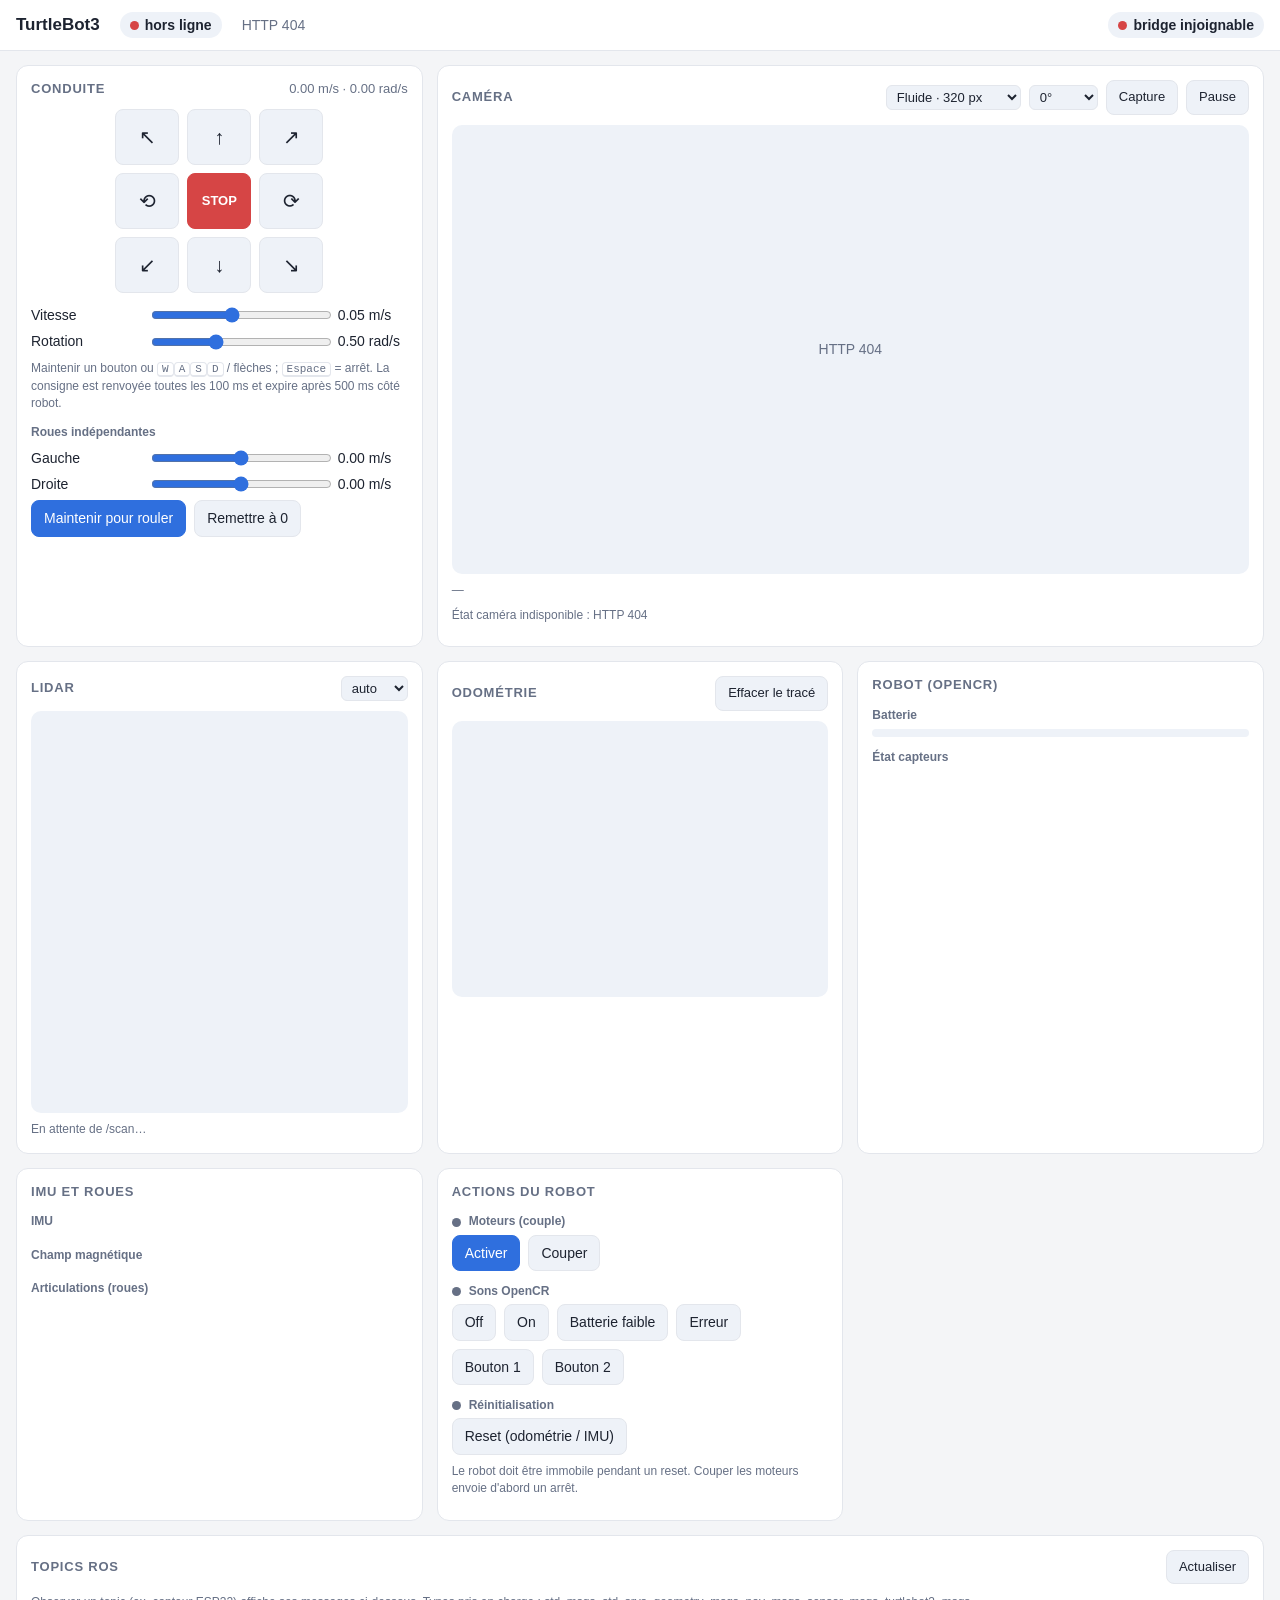
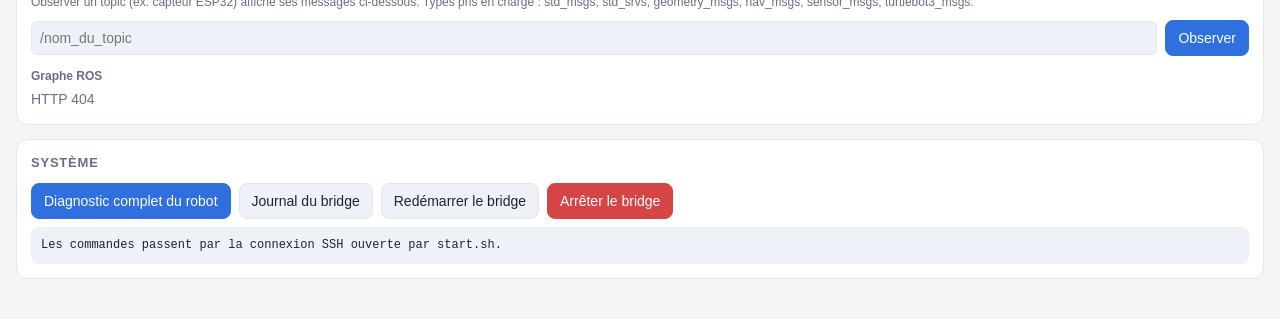
==== commit bf60d564: "[ADD] Caméra USB : bridge usb_cam, compression JPEG Rust et vidéo dans l'interface - bridge/src/came" ====
--- a/ui/index.html
+++ b/ui/index.html
@@ -74,6 +74,15 @@
 .topic button { padding: 3px 10px; font-size: 12px; }
 kbd { border: 1px solid var(--line); border-bottom-width: 2px; border-radius: 4px; padding: 0 4px; font-size: 11px; }
 select { font: inherit; background: var(--soft); color: var(--ink); border: 1px solid var(--line); border-radius: 6px; padding: 3px 6px; }
+.camview { position: relative; aspect-ratio: 16 / 9; max-height: 72vh; margin-inline: auto; background: var(--soft); border-radius: 10px; overflow: hidden; }
+.camview img { position: absolute; inset: 0; width: 100%; height: 100%; object-fit: contain; }
+.camview img:not([src]) { visibility: hidden; }
+#camOverlay { position: absolute; inset: 0; display: flex; align-items: center; justify-content: center;
+  text-align: center; padding: 16px; color: var(--muted); }
+#camOverlay.dim { background: color-mix(in srgb, var(--card) 72%, transparent); color: var(--ink); font-weight: 600; }
+#camOverlay[hidden] { display: none; }
+#camError { color: var(--bad); }
+@media (min-width: 760px) { .cam { grid-column: span 2; } }
 @media (max-width: 420px) { main { padding: 12px 16px 40px; grid-template-columns: 1fr; } label.slider { grid-template-columns: 90px 1fr 60px; } }
 </style>
 </head>
@@ -112,6 +121,26 @@
     <div class="note" id="driveMsg"></div>
   </section>
 
+  <section class="card cam">
+    <h2>Caméra <span class="right row">
+      <select id="camPreset" aria-label="Compromis fluidité / qualité">
+        <option value="eco">Fluide · 320 px</option>
+        <option value="std">Équilibré · 480 px</option>
+        <option value="hq">Qualité · 640 px</option>
+        <option value="custom" hidden>Réglage du robot</option>
+      </select>
+      <select id="camRotate" aria-label="Rotation de l'image" title="Webcam montée de côté (portrait) : plus de champ vertical">
+        <option value="0">0°</option><option value="90">90° ↻</option>
+        <option value="180">180°</option><option value="270">90° ↺</option>
+      </select>
+      <button id="camSnap" title="Enregistrer l'image affichée">Capture</button>
+      <button id="camToggle">Pause</button></span></h2>
+    <div class="camview"><img id="camImg" alt="Image de la caméra du robot"><div id="camOverlay">En attente de la caméra…</div></div>
+    <div class="note" id="camStats">—</div>
+    <div class="note" id="camDriver"></div>
+    <div class="note" id="camError"></div>
+  </section>
+
   <section class="card">
     <h2>LiDAR <span class="right"><select id="scanRange" aria-label="Portée affichée">
       <option value="0">auto</option><option value="1">1 m</option><option value="2">2 m</option><option value="3.5">3,5 m</option></select></span></h2>
@@ -186,7 +215,7 @@
 <script>
 "use strict";
 const $ = (s) => document.querySelector(s);
-const L = 0.160; // Burger wheel separation (m)
+const L = 0.160; // écartement des roues du Burger (m)
 let limits = { wheel_mps: 0.10, angular_rad_s: 1.25 };
 let isReady = false;
 let telemetry = null;
@@ -204,7 +233,7 @@
     { method: "POST", headers: { "Content-Type": "application/json" }, body: JSON.stringify(body) };
   const response = await fetch(path, options);
   let data = {};
-  try { data = await response.json(); } catch (_) { /* non-JSON body */ }
+  try { data = await response.json(); } catch (_) { /* corps non JSON */ }
   if (!response.ok) throw new Error(data.error || `HTTP ${response.status}`);
   return data;
 }
@@ -230,7 +259,7 @@
   el.style.color = entry.age_ms < 2000 ? "var(--muted)" : "var(--warn)";
 }
 
-/* ---------- Status ---------- */
+/* ---------- État ---------- */
 async function pollStatus() {
   try {
     const status = await api("/api/status");
@@ -252,7 +281,7 @@
   el.lastElementChild.textContent = text;
 }
 
-/* ---------- Telemetry ---------- */
+/* ---------- Télémétrie ---------- */
 async function pollTelemetry() {
   try {
     telemetry = await api("/api/telemetry");
@@ -289,7 +318,7 @@
   ageLabel("#batteryAge", "battery");
   const volts = b ? b.voltage_v : s ? s.battery_v : null;
   let pct = b && b.percentage !== null ? b.percentage : null;
-  if (pct !== null && pct > 1.0) pct /= 100; // some versions publish 0–100
+  if (pct !== null && pct > 1.0) pct /= 100; // certaines versions publient 0–100
   fillTable("#batteryTable", [
     ["Tension", fmt(volts, 2, " V")],
     ["Charge", pct === null ? "—" : `${Math.round(pct * 100)} %`],
@@ -333,7 +362,7 @@
   fillTable("#jointTable", joints ? joints.name.map((n, i) => [n, `${fmt(joints.position_rad[i], 2)} rad · ${fmt(joints.velocity_rad_s[i], 2)} rad/s`]) : [["/joint_states", "—"]]);
 }
 
-/* ---------- Odometry ---------- */
+/* ---------- Odométrie ---------- */
 const path = [];
 function renderOdom() {
   const o = sensor("odom");
@@ -366,7 +395,7 @@
 const css = (name) => getComputedStyle(document.documentElement).getPropertyValue(name).trim();
 
 function drawRobot(ctx, x, y, heading, size) {
-  // heading: screen angle, 0 = upward, clockwise is positive
+  // heading : angle écran, 0 = vers le haut, sens horaire positif
   ctx.save();
   ctx.translate(x, y);
   ctx.rotate(heading);
@@ -384,7 +413,7 @@
   const span = Math.max(maxX - minX, maxY - minY, 0.5);
   const scale = Math.min(width, height) * 0.8 / span;
   const cx = (minX + maxX) / 2, cy = (minY + maxY) / 2;
-  // ROS frame: x points up on screen, y points left.
+  // Repère ROS : x vers le haut de l'écran, y vers la gauche.
   const toScreen = (p) => [width / 2 - (p.y - cy) * scale, height / 2 - (p.x - cx) * scale];
   ctx.strokeStyle = css("--line"); ctx.lineWidth = 1;
   const grid = span > 4 ? 1 : span > 1.5 ? 0.5 : 0.1;
@@ -436,7 +465,7 @@
     const norm = Math.atan2(Math.sin(a), Math.cos(a));
     if (Math.abs(norm) <= Math.PI / 12 && (front === null || r < front)) front = r;
     if (r > maxRange) return;
-    // Robot frame: 0 rad is forward (up on screen), positive angles point left.
+    // Repère robot : 0 rad devant (haut de l'écran), angles positifs à gauche.
     const x = cxs - Math.sin(a) * r * scale, y = cys - Math.cos(a) * r * scale;
     ctx.fillStyle = r < 0.25 ? near : far;
     ctx.fillRect(x - 1.5, y - 1.5, 3, 3);
@@ -445,7 +474,7 @@
   $("#lidarInfo").textContent = `${valid.length}/${scan.ranges.length} mesures valides · obstacle devant (±15°) : ${front === null ? "aucun" : fmt(front, 2, " m")}`;
 }
 
-/* ---------- Driving ---------- */
+/* ---------- Conduite ---------- */
 const held = new Set();
 const keyMap = { ArrowUp: "f", KeyW: "f", ArrowDown: "b", KeyS: "b", ArrowLeft: "l", KeyA: "l", ArrowRight: "r", KeyD: "r" };
 let wheelsHeld = false;
@@ -471,7 +500,7 @@
   const left = /l/.test(dirs) ? 1 : 0, right = /r/.test(dirs) ? 1 : 0;
   let linear = (fwd - back) * Number($("#linSpeed").value);
   let angular = (left - right) * Number($("#angSpeed").value);
-  // Keep each wheel within its limit by scaling both speeds proportionally.
+  // Garder chaque roue sous la limite en réduisant proportionnellement.
   const wheel = Math.abs(linear) + Math.abs(angular) * L / 2;
   if (wheel > limits.wheel_mps) {
     const k = limits.wheel_mps / wheel;
@@ -506,7 +535,7 @@
     $("#driveMsg").textContent = "";
   } catch (error) {
     release(`Commande refusée : ${error.message}`);
-    moving = true; // trigger an explicit stop on the next tick
+    moving = true; // provoque un stop explicite au tick suivant
   } finally {
     inflight = false;
   }
@@ -627,7 +656,7 @@
     <pre>${w.data === null ? "—" : escapeHtml(JSON.stringify(w.data, null, 2))}</pre>`).join("");
 }
 
-/* ---------- System (SSH via start.sh) ---------- */
+/* ---------- Système (SSH via start.sh) ---------- */
 async function system(label, path, method = "GET", confirmText) {
   if (confirmText && !confirm(confirmText)) return;
   $("#sysOut").textContent = `${label}…`;
@@ -646,11 +675,142 @@
 $("#stopBridgeBtn").onclick = () => { release(); system("Arrêt du bridge", "/local/stop", "POST", "Arrêter le bridge sur le robot ? L'interface ne pourra plus piloter."); };
 fetch("/local/info").then((r) => r.json()).then((info) => { $("#robotHost").textContent = info.robot; }).catch(() => {});
 
-/* ---------- Loops ---------- */
+/* ---------- Caméra ----------
+   Le robot compresse l'image en JPEG (encodeur Rust du bridge). L'interface ne
+   demande l'image suivante qu'après avoir affiché la précédente : la cadence
+   s'adapte au Wi-Fi et le retard ne s'accumule jamais. */
+const CAM_PRESETS = {
+  eco: { width: 320, quality: 50, fps: 15 },
+  std: { width: 480, quality: 60, fps: 15 },
+  hq: { width: 640, quality: 80, fps: 15 },
+};
+const cam = { seq: 0, on: true, url: null, last: 0, shown: [], info: null, message: "", changing: false };
+const sleep = (ms) => new Promise((resolve) => setTimeout(resolve, ms));
+
+async function cameraLoop() {
+  for (;;) {
+    if (!cam.on || document.hidden) { await sleep(300); continue; }
+    const started = performance.now();
+    let response;
+    try {
+      response = await fetch(`/api/camera/frame?after=${cam.seq}`, { cache: "no-store" });
+    } catch (error) {
+      cam.message = `Interface injoignable : ${error.message}`;
+      await sleep(1000);
+      continue;
+    }
+    if (response.status === 204) { cam.message = "Pas d'image reçue du robot depuis 2,5 s"; continue; }
+    if (!response.ok) {
+      let text = `HTTP ${response.status}`;
+      try { text = (await response.json()).error || text; } catch (_) { /* corps vide */ }
+      cam.message = text;
+      await sleep(1000);
+      continue;
+    }
+    const blob = await response.blob();
+    const header = (name) => response.headers.get(name);
+    cam.seq = Number(header("X-Frame-Seq")) || cam.seq;
+    const url = URL.createObjectURL(blob);
+    const img = $("#camImg");
+    // Paysage 16:9, portrait (webcam tournée)… : le cadre suit l'image.
+    const [w, h] = [Number(header("X-Frame-Width")), Number(header("X-Frame-Height"))];
+    if (w && h) $(".camview").style.aspectRatio = `${w} / ${h}`;
+    img.src = url;
+    try { await img.decode(); } catch (_) { /* image affichée au chargement */ }
+    if (cam.url) URL.revokeObjectURL(cam.url);
+    cam.url = url;
+    cam.last = performance.now();
+    cam.shown.push([cam.last, blob.size]);
+    cam.message = "";
+    cam.info = {
+      width: header("X-Frame-Width"), height: header("X-Frame-Height"), quality: header("X-Frame-Quality"),
+      encode: header("X-Frame-Encode-Ms"), age: header("X-Frame-Age-Ms"), size: blob.size,
+      transfer: Math.round(cam.last - started),
+    };
+  }
+}
+
+function renderCamera() {
+  const now = performance.now();
+  cam.shown = cam.shown.filter(([time]) => now - time < 2000);
+  const fps = cam.shown.length / 2;
+  const mbps = cam.shown.reduce((sum, [, size]) => sum + size, 0) * 8 / 2 / 1e6;
+  const overlay = $("#camOverlay");
+  const fresh = cam.last && now - cam.last < 3000;
+  overlay.hidden = cam.on && fresh;
+  overlay.classList.toggle("dim", Boolean(cam.last));
+  overlay.textContent = !cam.on ? "En pause" : cam.message || "En attente de la caméra…";
+  const i = cam.info;
+  $("#camStats").textContent = i && fresh
+    ? `${i.width}×${i.height} · ${fps.toFixed(1)} i/s · ${(i.size / 1024).toFixed(1)} Ko/image · ${mbps.toFixed(2)} Mbit/s · `
+      + `qualité ${i.quality} · encodage ${i.encode} ms · âge au départ ${i.age} ms · transfert ${i.transfer} ms`
+    : "—";
+}
+
+async function pollCamera() {
+  if (!cam.on || document.hidden) return;
+  try {
+    const s = await api("/api/camera/status");
+    const source = s.source ? ` (${s.source.width}×${s.source.height} ${s.source.encoding})` : "";
+    $("#camDriver").textContent = `Pilote : ${s.driver} · ${s.topic} : ${s.fps.received} i/s reçues${source}`;
+    $("#camError").textContent = s.error ? `Erreur : ${s.error}` : "";
+    if (!cam.changing) {
+      const match = Object.entries(CAM_PRESETS).find(([, p]) =>
+        p.width === s.settings.width && p.quality === s.settings.quality && p.fps === s.settings.fps);
+      $("#camPreset").value = match ? match[0] : "custom";
+      $("#camRotate").value = String(s.settings.rotate ?? 0);
+    }
+  } catch (error) {
+    $("#camDriver").textContent = `État caméra indisponible : ${error.message}`;
+  }
+}
+
+$("#camPreset").onchange = async (e) => {
+  const preset = CAM_PRESETS[e.target.value];
+  if (!preset) return;
+  cam.changing = true;
+  try {
+    await api("/api/camera/settings", preset);
+    toast(`Caméra : ${preset.width} px, qualité ${preset.quality}`);
+  } catch (error) {
+    toast(`Réglage caméra refusé : ${error.message}`);
+  } finally {
+    cam.changing = false;
+  }
+};
+$("#camRotate").onchange = async (e) => {
+  const rotate = Number(e.target.value);
+  cam.changing = true;
+  try {
+    await api("/api/camera/settings", { rotate });
+    toast(rotate ? `Image tournée de ${rotate}° (sens horaire)` : "Image non tournée");
+  } catch (error) {
+    toast(`Rotation refusée : ${error.message}`);
+  } finally {
+    cam.changing = false;
+  }
+};
+$("#camToggle").onclick = () => {
+  cam.on = !cam.on;
+  $("#camToggle").textContent = cam.on ? "Pause" : "Reprendre";
+  renderCamera();
+};
+$("#camSnap").onclick = () => {
+  if (!cam.url) { toast("Aucune image à enregistrer"); return; }
+  const link = document.createElement("a");
+  link.href = cam.url;
+  link.download = `camera-${new Date().toISOString().replace(/[:.]/g, "-")}.jpg`;
+  link.click();
+};
+
+/* ---------- Boucles ---------- */
 pollStatus(); pollTelemetry(); refreshTopics();
 setInterval(pollStatus, 500);
 setInterval(pollTelemetry, 200);
 setInterval(refreshTopics, 5000);
+cameraLoop(); pollCamera();
+setInterval(renderCamera, 500);
+setInterval(pollCamera, 2000);
 </script>
 </body>
 </html>
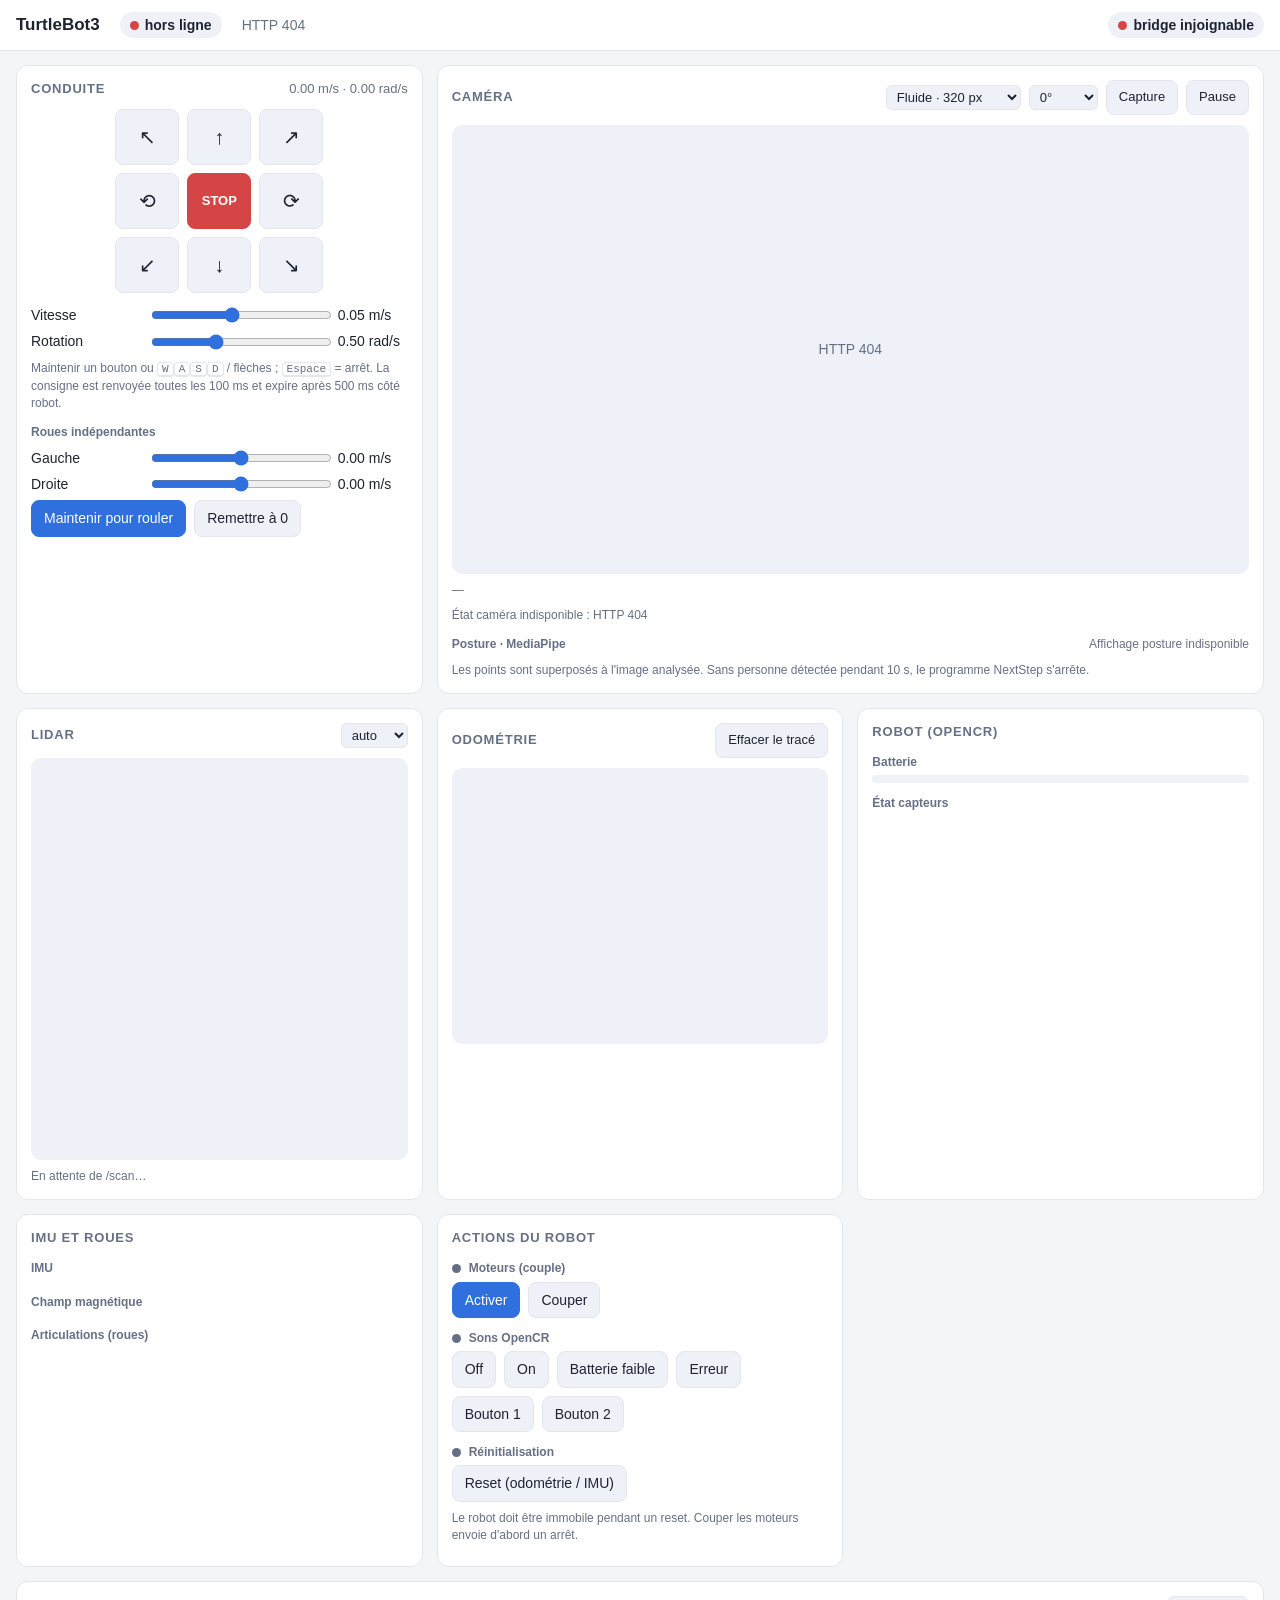
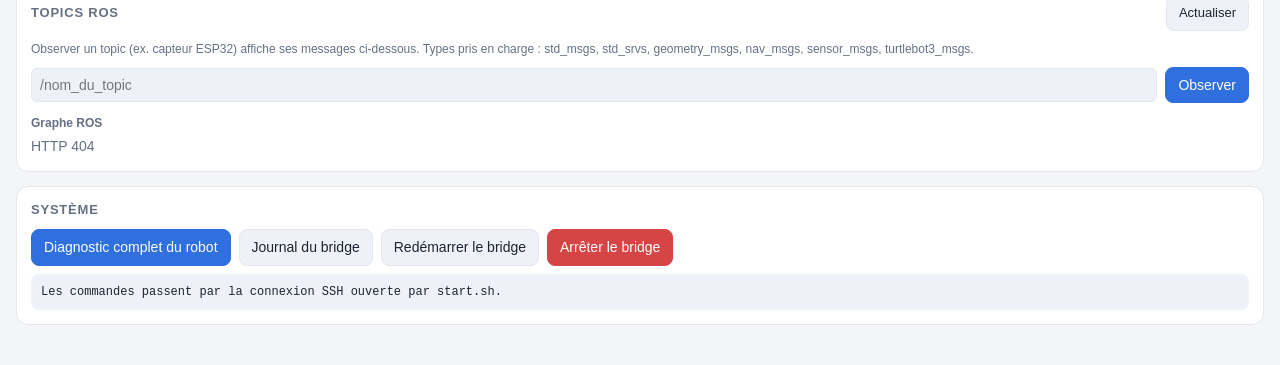
==== commit d1bff949: "[ADD] Mediapipe and OpenCV for landmarkers" ====
--- a/ui/index.html
+++ b/ui/index.html
@@ -59,6 +59,7 @@
 .sub { font-size: 12px; font-weight: 600; color: var(--muted); margin: 12px 0 4px; display: flex; gap: 8px; align-items: center; }
 .sub .age { margin-left: auto; font-weight: 400; }
 canvas { width: 100%; display: block; background: var(--soft); border-radius: 10px; }
+canvas[hidden] { display: none; }
 pre { background: var(--soft); border-radius: 8px; padding: 10px; overflow: auto; max-height: 360px;
   font: 12px/1.4 ui-monospace, SFMono-Regular, Menlo, monospace; white-space: pre-wrap; word-break: break-word; margin: 8px 0 0; }
 .note { font-size: 12px; color: var(--muted); margin-top: 8px; }
@@ -139,6 +140,9 @@
     <div class="note" id="camStats">—</div>
     <div class="note" id="camDriver"></div>
     <div class="note" id="camError"></div>
+    <div class="sub">Posture · MediaPipe <span class="age" id="poseStatus" role="status">Analyse inactive</span></div>
+    <canvas id="poseCanvas" width="480" height="270" hidden aria-label="Image analysée et points de posture"></canvas>
+    <div class="note">Les points sont superposés à l'image analysée. Sans personne détectée pendant 10 s, le programme NextStep s'arrête.</div>
   </section>
 
   <section class="card">
@@ -215,7 +219,7 @@
 <script>
 "use strict";
 const $ = (s) => document.querySelector(s);
-const L = 0.160; // écartement des roues du Burger (m)
+const L = 0.160; // Burger wheel separation (m)
 let limits = { wheel_mps: 0.10, angular_rad_s: 1.25 };
 let isReady = false;
 let telemetry = null;
@@ -233,7 +237,7 @@
     { method: "POST", headers: { "Content-Type": "application/json" }, body: JSON.stringify(body) };
   const response = await fetch(path, options);
   let data = {};
-  try { data = await response.json(); } catch (_) { /* corps non JSON */ }
+  try { data = await response.json(); } catch (_) { /* non-JSON body */ }
   if (!response.ok) throw new Error(data.error || `HTTP ${response.status}`);
   return data;
 }
@@ -259,7 +263,7 @@
   el.style.color = entry.age_ms < 2000 ? "var(--muted)" : "var(--warn)";
 }
 
-/* ---------- État ---------- */
+/* ---------- Status ---------- */
 async function pollStatus() {
   try {
     const status = await api("/api/status");
@@ -281,7 +285,7 @@
   el.lastElementChild.textContent = text;
 }
 
-/* ---------- Télémétrie ---------- */
+/* ---------- Telemetry ---------- */
 async function pollTelemetry() {
   try {
     telemetry = await api("/api/telemetry");
@@ -318,7 +322,7 @@
   ageLabel("#batteryAge", "battery");
   const volts = b ? b.voltage_v : s ? s.battery_v : null;
   let pct = b && b.percentage !== null ? b.percentage : null;
-  if (pct !== null && pct > 1.0) pct /= 100; // certaines versions publient 0–100
+  if (pct !== null && pct > 1.0) pct /= 100; // some versions publish 0–100
   fillTable("#batteryTable", [
     ["Tension", fmt(volts, 2, " V")],
     ["Charge", pct === null ? "—" : `${Math.round(pct * 100)} %`],
@@ -362,7 +366,7 @@
   fillTable("#jointTable", joints ? joints.name.map((n, i) => [n, `${fmt(joints.position_rad[i], 2)} rad · ${fmt(joints.velocity_rad_s[i], 2)} rad/s`]) : [["/joint_states", "—"]]);
 }
 
-/* ---------- Odométrie ---------- */
+/* ---------- Odometry ---------- */
 const path = [];
 function renderOdom() {
   const o = sensor("odom");
@@ -395,7 +399,7 @@
 const css = (name) => getComputedStyle(document.documentElement).getPropertyValue(name).trim();
 
 function drawRobot(ctx, x, y, heading, size) {
-  // heading : angle écran, 0 = vers le haut, sens horaire positif
+  // heading: screen angle, 0 = upward, clockwise is positive
   ctx.save();
   ctx.translate(x, y);
   ctx.rotate(heading);
@@ -413,7 +417,7 @@
   const span = Math.max(maxX - minX, maxY - minY, 0.5);
   const scale = Math.min(width, height) * 0.8 / span;
   const cx = (minX + maxX) / 2, cy = (minY + maxY) / 2;
-  // Repère ROS : x vers le haut de l'écran, y vers la gauche.
+  // ROS frame: x points up on screen, y points left.
   const toScreen = (p) => [width / 2 - (p.y - cy) * scale, height / 2 - (p.x - cx) * scale];
   ctx.strokeStyle = css("--line"); ctx.lineWidth = 1;
   const grid = span > 4 ? 1 : span > 1.5 ? 0.5 : 0.1;
@@ -465,7 +469,7 @@
     const norm = Math.atan2(Math.sin(a), Math.cos(a));
     if (Math.abs(norm) <= Math.PI / 12 && (front === null || r < front)) front = r;
     if (r > maxRange) return;
-    // Repère robot : 0 rad devant (haut de l'écran), angles positifs à gauche.
+    // Robot frame: 0 rad is forward (up on screen), positive angles point left.
     const x = cxs - Math.sin(a) * r * scale, y = cys - Math.cos(a) * r * scale;
     ctx.fillStyle = r < 0.25 ? near : far;
     ctx.fillRect(x - 1.5, y - 1.5, 3, 3);
@@ -474,7 +478,7 @@
   $("#lidarInfo").textContent = `${valid.length}/${scan.ranges.length} mesures valides · obstacle devant (±15°) : ${front === null ? "aucun" : fmt(front, 2, " m")}`;
 }
 
-/* ---------- Conduite ---------- */
+/* ---------- Driving ---------- */
 const held = new Set();
 const keyMap = { ArrowUp: "f", KeyW: "f", ArrowDown: "b", KeyS: "b", ArrowLeft: "l", KeyA: "l", ArrowRight: "r", KeyD: "r" };
 let wheelsHeld = false;
@@ -500,7 +504,7 @@
   const left = /l/.test(dirs) ? 1 : 0, right = /r/.test(dirs) ? 1 : 0;
   let linear = (fwd - back) * Number($("#linSpeed").value);
   let angular = (left - right) * Number($("#angSpeed").value);
-  // Garder chaque roue sous la limite en réduisant proportionnellement.
+  // Keep each wheel within its limit by scaling both speeds proportionally.
   const wheel = Math.abs(linear) + Math.abs(angular) * L / 2;
   if (wheel > limits.wheel_mps) {
     const k = limits.wheel_mps / wheel;
@@ -535,7 +539,7 @@
     $("#driveMsg").textContent = "";
   } catch (error) {
     release(`Commande refusée : ${error.message}`);
-    moving = true; // provoque un stop explicite au tick suivant
+    moving = true; // trigger an explicit stop on the next tick
   } finally {
     inflight = false;
   }
@@ -656,7 +660,7 @@
     <pre>${w.data === null ? "—" : escapeHtml(JSON.stringify(w.data, null, 2))}</pre>`).join("");
 }
 
-/* ---------- Système (SSH via start.sh) ---------- */
+/* ---------- System (SSH via start.sh) ---------- */
 async function system(label, path, method = "GET", confirmText) {
   if (confirmText && !confirm(confirmText)) return;
   $("#sysOut").textContent = `${label}…`;
@@ -686,6 +690,66 @@
 };
 const cam = { seq: 0, on: true, url: null, last: 0, shown: [], info: null, message: "", changing: false };
 const sleep = (ms) => new Promise((resolve) => setTimeout(resolve, ms));
+
+/* Même image et mêmes points dans chaque réponse, sans décalage avec la vidéo. */
+const POSE_CONNECTIONS = [
+  [0,1],[1,2],[2,3],[3,7],[0,4],[4,5],[5,6],[6,8],[9,10],
+  [11,12],[11,13],[13,15],[15,17],[15,19],[15,21],[17,19],
+  [12,14],[14,16],[16,18],[16,20],[16,22],[18,20],
+  [11,23],[12,24],[23,24],[23,25],[24,26],[25,27],[26,28],
+  [27,29],[28,30],[29,31],[30,32],[27,31],[28,32],
+];
+async function postureLoop() {
+  let lastTimestamp = -1;
+  const canvas = $("#poseCanvas"), ctx = canvas.getContext("2d");
+  for (;;) {
+    try {
+      if (!document.hidden) {
+        const response = await fetch("/local/posture", { cache: "no-store", signal: AbortSignal.timeout(1500) });
+        if (!response.ok) throw new Error(`HTTP ${response.status}`);
+        const data = await response.json();
+        canvas.hidden = !data.active;
+        if (!data.active) {
+          ctx.clearRect(0, 0, canvas.width, canvas.height);
+          lastTimestamp = -1;
+          $("#poseStatus").textContent = "Analyse inactive ou images indisponibles";
+        } else {
+          $("#poseStatus").textContent = data.poses.length ? "Personne détectée" : "La personne n'est pas sur l'image";
+          if (data.timestamp_ms !== lastTimestamp) {
+            const img = new Image();
+            img.src = `data:image/jpeg;base64,${data.image}`;
+            await img.decode();
+            canvas.width = img.naturalWidth;
+            canvas.height = img.naturalHeight;
+            ctx.drawImage(img, 0, 0);
+            ctx.strokeStyle = "#40ef98"; ctx.fillStyle = "#ffe166";
+            ctx.lineWidth = Math.max(2, canvas.width / 240);
+            const visible = (p) => p && p.visibility >= 0.5 && p.x >= 0 && p.x <= 1 && p.y >= 0 && p.y <= 1;
+            for (const pose of data.poses) {
+              for (const [a, b] of POSE_CONNECTIONS) {
+                if (!visible(pose[a]) || !visible(pose[b])) continue;
+                ctx.beginPath();
+                ctx.moveTo(pose[a].x * canvas.width, pose[a].y * canvas.height);
+                ctx.lineTo(pose[b].x * canvas.width, pose[b].y * canvas.height);
+                ctx.stroke();
+              }
+              for (const p of pose) {
+                if (!visible(p)) continue;
+                ctx.beginPath(); ctx.arc(p.x * canvas.width, p.y * canvas.height, 3, 0, 2 * Math.PI); ctx.fill();
+              }
+            }
+            lastTimestamp = data.timestamp_ms;
+          }
+        }
+      }
+    } catch (_) {
+      canvas.hidden = true;
+      lastTimestamp = -1;
+      $("#poseStatus").textContent = "Affichage posture indisponible";
+    }
+    await sleep(100);
+  }
+}
 
 async function cameraLoop() {
   for (;;) {
@@ -808,7 +872,7 @@
 setInterval(pollStatus, 500);
 setInterval(pollTelemetry, 200);
 setInterval(refreshTopics, 5000);
-cameraLoop(); pollCamera();
+cameraLoop(); pollCamera(); postureLoop();
 setInterval(renderCamera, 500);
 setInterval(pollCamera, 2000);
 </script>
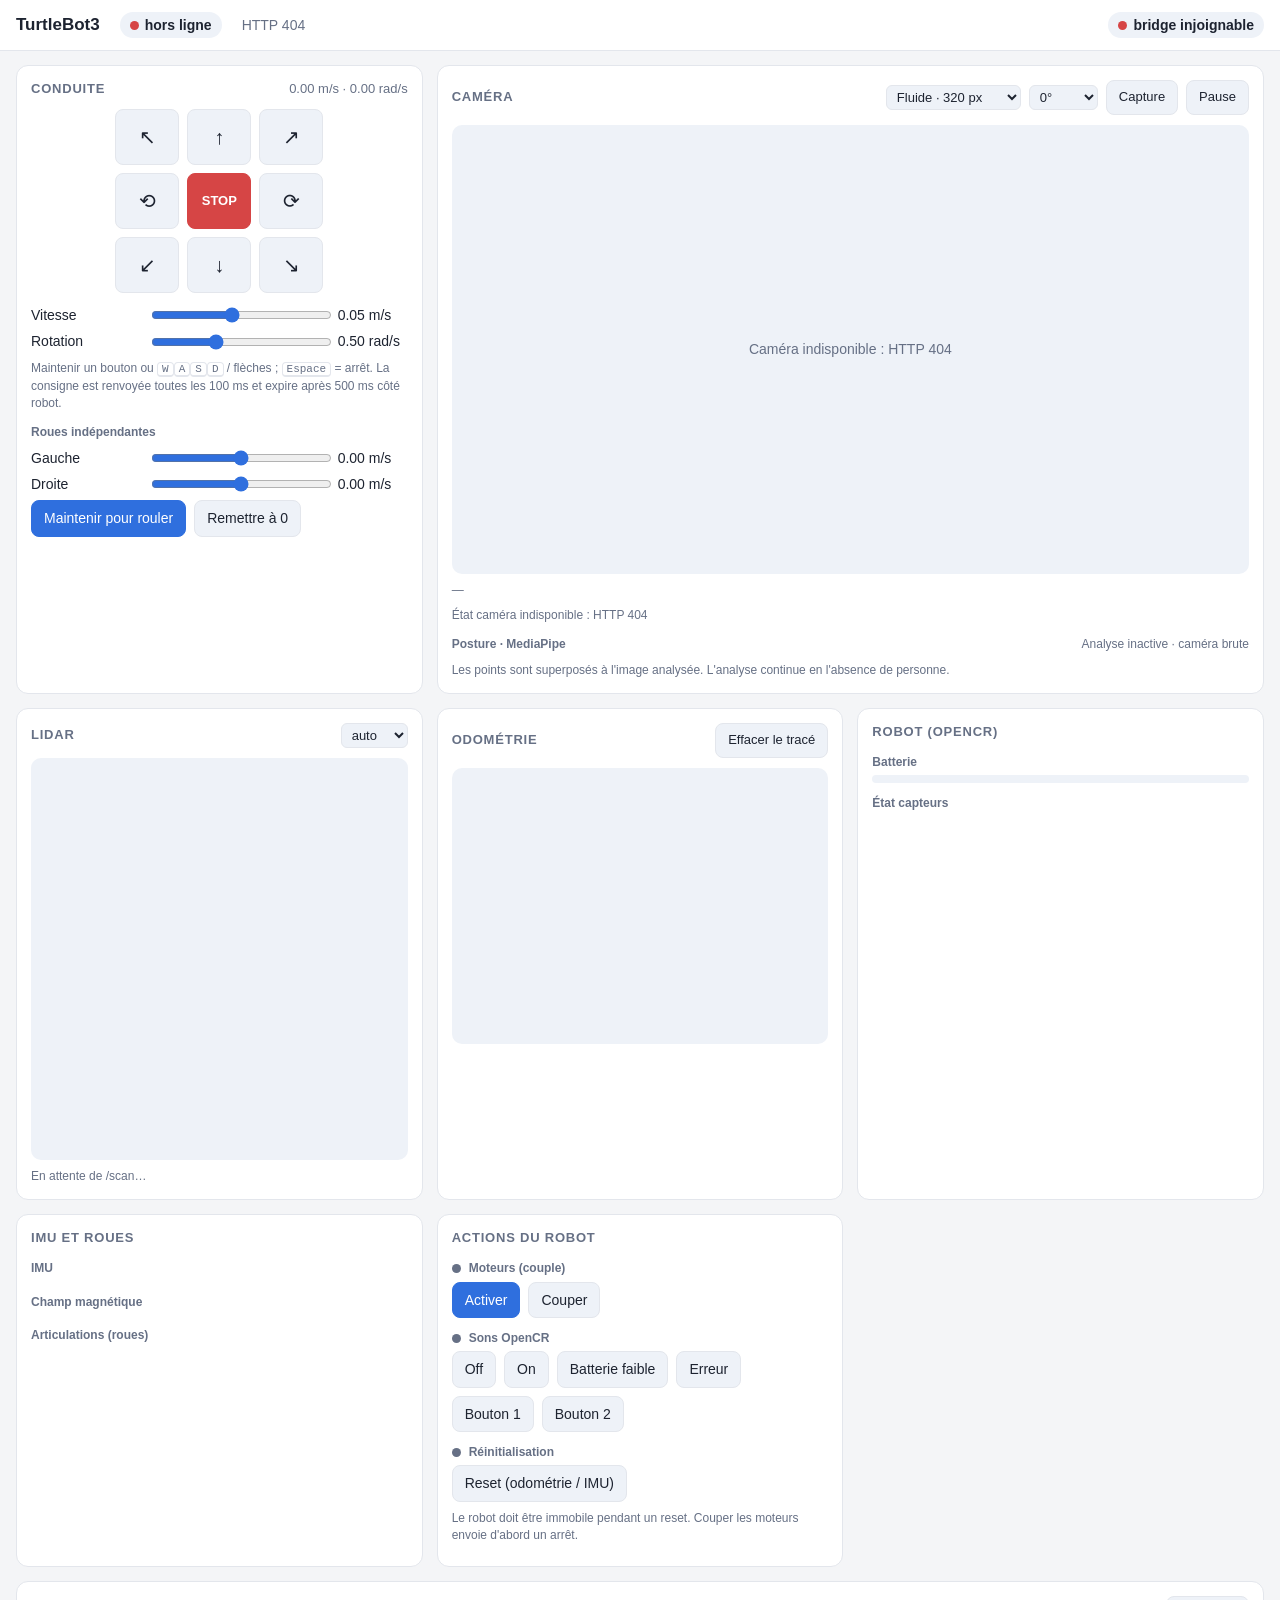
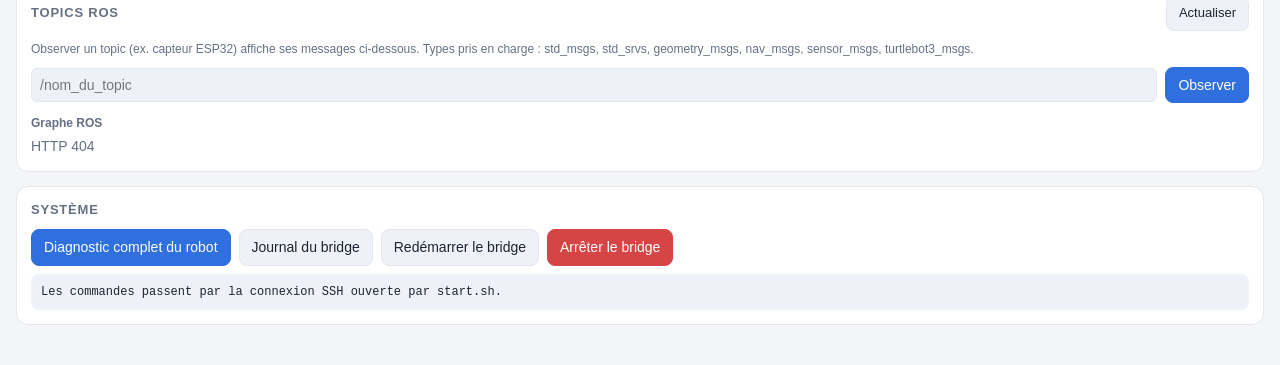
==== commit dfa1e2a8: "[UPDATE] Mediapipe and UI on the main camera" ====
--- a/ui/index.html
+++ b/ui/index.html
@@ -76,8 +76,7 @@
 kbd { border: 1px solid var(--line); border-bottom-width: 2px; border-radius: 4px; padding: 0 4px; font-size: 11px; }
 select { font: inherit; background: var(--soft); color: var(--ink); border: 1px solid var(--line); border-radius: 6px; padding: 3px 6px; }
 .camview { position: relative; aspect-ratio: 16 / 9; max-height: 72vh; margin-inline: auto; background: var(--soft); border-radius: 10px; overflow: hidden; }
-.camview img { position: absolute; inset: 0; width: 100%; height: 100%; object-fit: contain; }
-.camview img:not([src]) { visibility: hidden; }
+.camview canvas { position: absolute; inset: 0; width: 100%; height: 100%; object-fit: contain; background: transparent; }
 #camOverlay { position: absolute; inset: 0; display: flex; align-items: center; justify-content: center;
   text-align: center; padding: 16px; color: var(--muted); }
 #camOverlay.dim { background: color-mix(in srgb, var(--card) 72%, transparent); color: var(--ink); font-weight: 600; }
@@ -136,13 +135,12 @@
       </select>
       <button id="camSnap" title="Enregistrer l'image affichée">Capture</button>
       <button id="camToggle">Pause</button></span></h2>
-    <div class="camview"><img id="camImg" alt="Image de la caméra du robot"><div id="camOverlay">En attente de la caméra…</div></div>
+    <div class="camview"><canvas id="camCanvas" width="480" height="270" aria-label="Caméra du robot et points de posture"></canvas><div id="camOverlay">En attente de la caméra…</div></div>
     <div class="note" id="camStats">—</div>
     <div class="note" id="camDriver"></div>
     <div class="note" id="camError"></div>
     <div class="sub">Posture · MediaPipe <span class="age" id="poseStatus" role="status">Analyse inactive</span></div>
-    <canvas id="poseCanvas" width="480" height="270" hidden aria-label="Image analysée et points de posture"></canvas>
-    <div class="note">Les points sont superposés à l'image analysée. Sans personne détectée pendant 10 s, le programme NextStep s'arrête.</div>
+    <div class="note">Les points sont superposés à l'image analysée. L'analyse continue en l'absence de personne.</div>
   </section>
 
   <section class="card">
@@ -688,10 +686,11 @@
   std: { width: 480, quality: 60, fps: 15 },
   hq: { width: 640, quality: 80, fps: 15 },
 };
-const cam = { seq: 0, on: true, url: null, last: 0, shown: [], info: null, message: "", changing: false };
+const cam = { seq: 0, on: true, last: 0, shown: [], info: null, message: "", changing: false,
+  poseTimestamp: null, generation: 0, request: null };
 const sleep = (ms) => new Promise((resolve) => setTimeout(resolve, ms));
 
-/* Même image et mêmes points dans chaque réponse, sans décalage avec la vidéo. */
+/* Each response pairs the analyzed image with its landmarks to keep them aligned. */
 const POSE_CONNECTIONS = [
   [0,1],[1,2],[2,3],[3,7],[0,4],[4,5],[5,6],[6,8],[9,10],
   [11,12],[11,13],[13,15],[15,17],[15,19],[15,21],[17,19],
@@ -699,98 +698,112 @@
   [11,23],[12,24],[23,24],[23,25],[24,26],[25,27],[26,28],
   [27,29],[28,30],[29,31],[30,32],[27,31],[28,32],
 ];
-async function postureLoop() {
-  let lastTimestamp = -1;
-  const canvas = $("#poseCanvas"), ctx = canvas.getContext("2d");
-  for (;;) {
-    try {
-      if (!document.hidden) {
-        const response = await fetch("/local/posture", { cache: "no-store", signal: AbortSignal.timeout(1500) });
-        if (!response.ok) throw new Error(`HTTP ${response.status}`);
-        const data = await response.json();
-        canvas.hidden = !data.active;
-        if (!data.active) {
-          ctx.clearRect(0, 0, canvas.width, canvas.height);
-          lastTimestamp = -1;
-          $("#poseStatus").textContent = "Analyse inactive ou images indisponibles";
-        } else {
-          $("#poseStatus").textContent = data.poses.length ? "Personne détectée" : "La personne n'est pas sur l'image";
-          if (data.timestamp_ms !== lastTimestamp) {
-            const img = new Image();
-            img.src = `data:image/jpeg;base64,${data.image}`;
-            await img.decode();
-            canvas.width = img.naturalWidth;
-            canvas.height = img.naturalHeight;
-            ctx.drawImage(img, 0, 0);
-            ctx.strokeStyle = "#40ef98"; ctx.fillStyle = "#ffe166";
-            ctx.lineWidth = Math.max(2, canvas.width / 240);
-            const visible = (p) => p && p.visibility >= 0.5 && p.x >= 0 && p.x <= 1 && p.y >= 0 && p.y <= 1;
-            for (const pose of data.poses) {
-              for (const [a, b] of POSE_CONNECTIONS) {
-                if (!visible(pose[a]) || !visible(pose[b])) continue;
-                ctx.beginPath();
-                ctx.moveTo(pose[a].x * canvas.width, pose[a].y * canvas.height);
-                ctx.lineTo(pose[b].x * canvas.width, pose[b].y * canvas.height);
-                ctx.stroke();
-              }
-              for (const p of pose) {
-                if (!visible(p)) continue;
-                ctx.beginPath(); ctx.arc(p.x * canvas.width, p.y * canvas.height, 3, 0, 2 * Math.PI); ctx.fill();
-              }
-            }
-            lastTimestamp = data.timestamp_ms;
-          }
-        }
-      }
-    } catch (_) {
-      canvas.hidden = true;
-      lastTimestamp = -1;
-      $("#poseStatus").textContent = "Affichage posture indisponible";
+// One acquisition loop chooses the analyzed frame or the raw camera fallback.
+// It never requests the raw stream while fresh posture frames are available.
+async function cameraRequest(path, decode, timeout) {
+  const controller = new AbortController();
+  cam.request = controller;
+  const timer = setTimeout(() => controller.abort(), timeout);
+  try {
+    const response = await fetch(path, { cache: "no-store", signal: controller.signal });
+    return { response, data: response.status === 204 ? null : await decode(response) };
+  } finally {
+    clearTimeout(timer);
+    if (cam.request === controller) cam.request = null;
+  }
+}
+
+function drawPose(ctx, poses, width, height) {
+  ctx.strokeStyle = "#40ef98"; ctx.fillStyle = "#ffe166";
+  ctx.lineWidth = Math.max(2, width / 240);
+  const visible = (p) => p && p.visibility >= 0.5 && p.x >= 0 && p.x <= 1 && p.y >= 0 && p.y <= 1;
+  for (const pose of poses) {
+    for (const [a, b] of POSE_CONNECTIONS) {
+      if (!visible(pose[a]) || !visible(pose[b])) continue;
+      ctx.beginPath();
+      ctx.moveTo(pose[a].x * width, pose[a].y * height);
+      ctx.lineTo(pose[b].x * width, pose[b].y * height);
+      ctx.stroke();
     }
-    await sleep(100);
-  }
+    for (const p of pose) {
+      if (!visible(p)) continue;
+      ctx.beginPath(); ctx.arc(p.x * width, p.y * height, 3, 0, 2 * Math.PI); ctx.fill();
+    }
+  }
+}
+
+async function showCameraFrame(src, poses, info, generation) {
+  const img = new Image();
+  img.src = src;
+  await img.decode();
+  // A response already in flight must not change a paused or hidden view.
+  if (!cam.on || document.hidden || generation !== cam.generation) return false;
+  const canvas = $("#camCanvas"), ctx = canvas.getContext("2d");
+  canvas.width = img.naturalWidth;
+  canvas.height = img.naturalHeight;
+  $(".camview").style.aspectRatio = `${canvas.width} / ${canvas.height}`;
+  ctx.drawImage(img, 0, 0);
+  drawPose(ctx, poses, canvas.width, canvas.height);
+  cam.last = performance.now();
+  cam.shown.push([cam.last, info.size]);
+  cam.message = "";
+  cam.info = { ...info, width: canvas.width, height: canvas.height };
+  renderCamera();
+  return true;
 }
 
 async function cameraLoop() {
   for (;;) {
     if (!cam.on || document.hidden) { await sleep(300); continue; }
-    const started = performance.now();
-    let response;
+    const generation = cam.generation;
     try {
-      response = await fetch(`/api/camera/frame?after=${cam.seq}`, { cache: "no-store" });
+      let posture = null;
+      try {
+        const { response, data } = await cameraRequest("/local/posture", (r) => r.json(), 1500);
+        if (response.ok) posture = data;
+      } catch (_) { /* The raw camera remains available if posture analysis fails. */ }
+      if (!cam.on || document.hidden || generation !== cam.generation) continue;
+      if (posture?.active) {
+        if (posture.timestamp_ms !== cam.poseTimestamp) {
+          const shown = await showCameraFrame(`data:image/jpeg;base64,${posture.image}`, posture.poses,
+            { source: "posture", age: posture.age_ms, size: Math.floor(posture.image.length * 3 / 4) }, generation);
+          if (shown) {
+            cam.poseTimestamp = posture.timestamp_ms;
+            $("#poseStatus").textContent = posture.poses.length ? "Personne détectée" : "La personne n'est pas sur l'image";
+          }
+        }
+        await sleep(100);
+        continue;
+      }
+      $("#poseStatus").textContent = "Analyse inactive · caméra brute";
+      const started = performance.now();
+      const { response, data } = await cameraRequest(`/api/camera/frame?after=${cam.seq}`,
+        (r) => r.ok ? r.blob() : r.json().catch(() => ({})), 6000);
+      if (!cam.on || document.hidden || generation !== cam.generation) continue;
+      if (response.status === 204) {
+        cam.seq = 0; // Recover if the bridge restarted with a new sequence counter.
+        cam.message = "Pas d'image reçue du robot depuis 2,5 s";
+        continue;
+      }
+      if (!response.ok) throw new Error(data.error || `HTTP ${response.status}`);
+      const header = (name) => response.headers.get(name);
+      cam.seq = Number(header("X-Frame-Seq")) || cam.seq;
+      const url = URL.createObjectURL(data);
+      try {
+        const shown = await showCameraFrame(url, [], {
+          source: "raw", quality: header("X-Frame-Quality"), encode: header("X-Frame-Encode-Ms"),
+          age: header("X-Frame-Age-Ms"), size: data.size, transfer: Math.round(performance.now() - started),
+        }, generation);
+        if (shown) cam.poseTimestamp = null;
+      } finally {
+        URL.revokeObjectURL(url);
+      }
     } catch (error) {
-      cam.message = `Interface injoignable : ${error.message}`;
-      await sleep(1000);
-      continue;
+      if (cam.on && generation === cam.generation) {
+        cam.message = `Caméra indisponible : ${error.message}`;
+        await sleep(1000);
+      }
     }
-    if (response.status === 204) { cam.message = "Pas d'image reçue du robot depuis 2,5 s"; continue; }
-    if (!response.ok) {
-      let text = `HTTP ${response.status}`;
-      try { text = (await response.json()).error || text; } catch (_) { /* corps vide */ }
-      cam.message = text;
-      await sleep(1000);
-      continue;
-    }
-    const blob = await response.blob();
-    const header = (name) => response.headers.get(name);
-    cam.seq = Number(header("X-Frame-Seq")) || cam.seq;
-    const url = URL.createObjectURL(blob);
-    const img = $("#camImg");
-    // Paysage 16:9, portrait (webcam tournée)… : le cadre suit l'image.
-    const [w, h] = [Number(header("X-Frame-Width")), Number(header("X-Frame-Height"))];
-    if (w && h) $(".camview").style.aspectRatio = `${w} / ${h}`;
-    img.src = url;
-    try { await img.decode(); } catch (_) { /* image affichée au chargement */ }
-    if (cam.url) URL.revokeObjectURL(cam.url);
-    cam.url = url;
-    cam.last = performance.now();
-    cam.shown.push([cam.last, blob.size]);
-    cam.message = "";
-    cam.info = {
-      width: header("X-Frame-Width"), height: header("X-Frame-Height"), quality: header("X-Frame-Quality"),
-      encode: header("X-Frame-Encode-Ms"), age: header("X-Frame-Age-Ms"), size: blob.size,
-      transfer: Math.round(cam.last - started),
-    };
   }
 }
 
@@ -807,7 +820,8 @@
   const i = cam.info;
   $("#camStats").textContent = i && fresh
     ? `${i.width}×${i.height} · ${fps.toFixed(1)} i/s · ${(i.size / 1024).toFixed(1)} Ko/image · ${mbps.toFixed(2)} Mbit/s · `
-      + `qualité ${i.quality} · encodage ${i.encode} ms · âge au départ ${i.age} ms · transfert ${i.transfer} ms`
+      + (i.source === "posture" ? `MediaPipe · âge de l’image analysée ${i.age} ms · flux local`
+        : `qualité ${i.quality} · encodage ${i.encode} ms · âge au départ ${i.age} ms · transfert ${i.transfer} ms`)
     : "—";
 }
 
@@ -856,23 +870,34 @@
 };
 $("#camToggle").onclick = () => {
   cam.on = !cam.on;
+  cam.generation++;
+  cam.request?.abort();
+  if (!cam.on) $("#poseStatus").textContent = "En pause";
   $("#camToggle").textContent = cam.on ? "Pause" : "Reprendre";
   renderCamera();
 };
 $("#camSnap").onclick = () => {
-  if (!cam.url) { toast("Aucune image à enregistrer"); return; }
-  const link = document.createElement("a");
-  link.href = cam.url;
-  link.download = `camera-${new Date().toISOString().replace(/[:.]/g, "-")}.jpg`;
-  link.click();
+  if (!cam.last) { toast("Aucune image à enregistrer"); return; }
+  $("#camCanvas").toBlob((blob) => {
+    if (!blob) { toast("Capture impossible"); return; }
+    const url = URL.createObjectURL(blob), link = document.createElement("a");
+    link.href = url;
+    link.download = `camera-${new Date().toISOString().replace(/[:.]/g, "-")}.jpg`;
+    link.click();
+    setTimeout(() => URL.revokeObjectURL(url), 1000);
+  }, "image/jpeg", 0.9);
 };
+document.addEventListener("visibilitychange", () => {
+  cam.generation++;
+  if (document.hidden) cam.request?.abort();
+});
 
 /* ---------- Boucles ---------- */
 pollStatus(); pollTelemetry(); refreshTopics();
 setInterval(pollStatus, 500);
 setInterval(pollTelemetry, 200);
 setInterval(refreshTopics, 5000);
-cameraLoop(); pollCamera(); postureLoop();
+cameraLoop(); pollCamera();
 setInterval(renderCamera, 500);
 setInterval(pollCamera, 2000);
 </script>
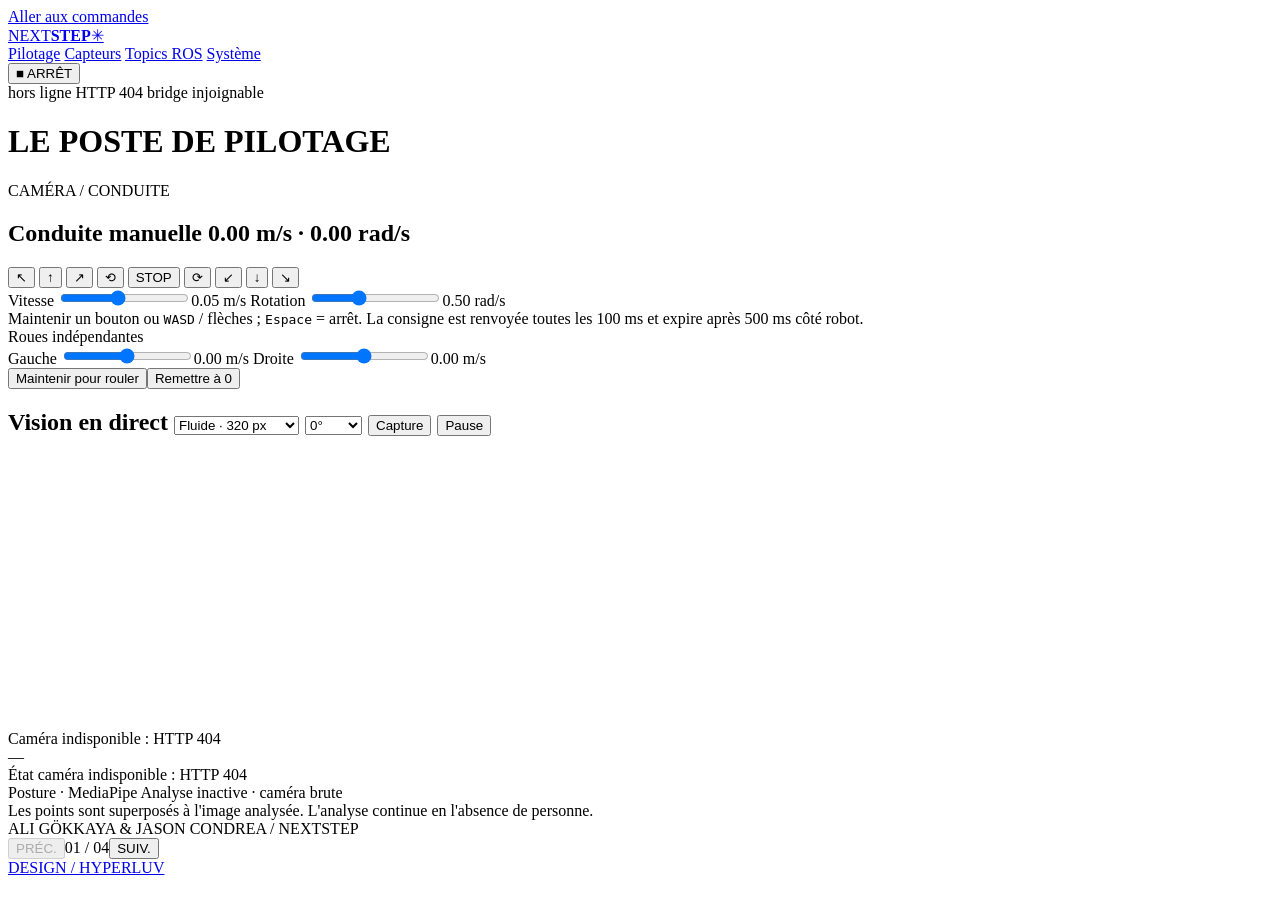
==== commit fb5c82fc: "[UPDATE] Bridge UI" ====
--- a/ui/index.html
+++ b/ui/index.html
@@ -3,101 +3,34 @@
 <head>
 <meta charset="utf-8">
 <meta name="viewport" content="width=device-width, initial-scale=1">
-<title>TurtleBot3 Contrôle</title>
-<style>
-:root {
-  --bg: #f4f5f7; --card: #ffffff; --ink: #1d2330; --muted: #667085; --line: #e3e6ec;
-  --accent: #2f6fde; --accent-ink: #ffffff; --ok: #1f9d55; --warn: #c27c0e; --bad: #d64545;
-  --soft: #eef2f8; --scan: #2f6fde; --near: #d64545; --path: #1f9d55;
-  color-scheme: light;
-}
-@media (prefers-color-scheme: dark) {
-  :root {
-    --bg: #11141a; --card: #1a1f27; --ink: #e6e9ef; --muted: #8f99aa; --line: #2b323e;
-    --accent: #5b8ff0; --accent-ink: #0d1117; --ok: #3cc47c; --warn: #e0a43a; --bad: #ef6b6b;
-    --soft: #222937; --scan: #7aa7ff; --near: #ff7a7a; --path: #3cc47c;
-    color-scheme: dark;
-  }
-}
-* { box-sizing: border-box; }
-body { margin: 0; background: var(--bg); color: var(--ink);
-  font: 14px/1.45 -apple-system, BlinkMacSystemFont, "Segoe UI", Roboto, sans-serif; }
-header { position: sticky; top: 0; z-index: 2; display: flex; flex-wrap: wrap; gap: 12px 20px;
-  align-items: center; padding: 12px 16px; background: var(--card); border-bottom: 1px solid var(--line); }
-header h1 { font-size: 17px; margin: 0; }
-.pill { display: inline-flex; align-items: center; gap: 6px; padding: 3px 10px; border-radius: 999px;
-  font-weight: 600; background: var(--soft); }
-.dot { width: 9px; height: 9px; border-radius: 50%; background: var(--muted); flex: none; }
-.ok .dot, .dot.ok { background: var(--ok); } .warn .dot, .dot.warn { background: var(--warn); }
-.bad .dot, .dot.bad { background: var(--bad); }
-.muted { color: var(--muted); }
-#reason { flex: 1 1 260px; min-width: 0; }
-main { display: grid; gap: 14px; padding: 14px 16px 40px;
-  grid-template-columns: repeat(auto-fill, minmax(330px, 1fr)); max-width: 1500px; margin: 0 auto; }
-.card { background: var(--card); border: 1px solid var(--line); border-radius: 12px; padding: 14px; min-width: 0; }
-.card h2 { font-size: 13px; text-transform: uppercase; letter-spacing: .06em; color: var(--muted);
-  margin: 0 0 10px; display: flex; align-items: center; gap: 8px; }
-.card h2 .right { margin-left: auto; text-transform: none; letter-spacing: 0; font-weight: 400; }
-.wide { grid-column: 1 / -1; }
-button { font: inherit; border: 1px solid var(--line); background: var(--soft); color: var(--ink);
-  border-radius: 8px; padding: 7px 12px; cursor: pointer; touch-action: none; user-select: none; }
-button:hover { border-color: var(--accent); }
-button.primary { background: var(--accent); color: var(--accent-ink); border-color: var(--accent); }
-button.danger { background: var(--bad); color: #fff; border-color: var(--bad); }
-button:disabled { opacity: .45; cursor: not-allowed; }
-.row { display: flex; flex-wrap: wrap; gap: 8px; align-items: center; }
-.pad { display: grid; grid-template-columns: repeat(3, 64px); gap: 8px; justify-content: center; margin: 6px 0 12px; }
-.pad button { height: 56px; font-size: 20px; padding: 0; }
-.pad button.held { background: var(--accent); color: var(--accent-ink); }
-#stop { font-size: 13px; font-weight: 700; }
-label.slider { display: grid; grid-template-columns: 110px 1fr 70px; gap: 8px; align-items: center; margin: 6px 0; }
-input[type=range] { width: 100%; accent-color: var(--accent); }
-table { width: 100%; border-collapse: collapse; }
-td { padding: 3px 0; border-bottom: 1px dashed var(--line); vertical-align: top; }
-td:first-child { color: var(--muted); padding-right: 10px; white-space: nowrap; }
-td:last-child { text-align: right; font-variant-numeric: tabular-nums; word-break: break-all; }
-.sub { font-size: 12px; font-weight: 600; color: var(--muted); margin: 12px 0 4px; display: flex; gap: 8px; align-items: center; }
-.sub .age { margin-left: auto; font-weight: 400; }
-canvas { width: 100%; display: block; background: var(--soft); border-radius: 10px; }
-canvas[hidden] { display: none; }
-pre { background: var(--soft); border-radius: 8px; padding: 10px; overflow: auto; max-height: 360px;
-  font: 12px/1.4 ui-monospace, SFMono-Regular, Menlo, monospace; white-space: pre-wrap; word-break: break-word; margin: 8px 0 0; }
-.note { font-size: 12px; color: var(--muted); margin-top: 8px; }
-#toast { position: fixed; bottom: 16px; left: 50%; transform: translateX(-50%); max-width: calc(100% - 32px);
-  background: var(--ink); color: var(--bg); padding: 10px 14px; border-radius: 10px; opacity: 0;
-  transition: opacity .2s; pointer-events: none; z-index: 5; }
-#toast.show { opacity: .95; }
-.bar { height: 8px; background: var(--soft); border-radius: 99px; overflow: hidden; margin-top: 4px; }
-.bar > div { height: 100%; background: var(--ok); width: 0; transition: width .3s; }
-.topic { display: grid; grid-template-columns: 1fr auto; gap: 4px 10px; align-items: center; padding: 4px 0; border-bottom: 1px dashed var(--line); }
-.topics { display: grid; grid-template-columns: repeat(auto-fill, minmax(340px, 1fr)); column-gap: 24px; }
-.topic code { font-size: 12px; word-break: break-all; margin-right: 6px; } .topic .muted { font-size: 12px; }
-.topic button { padding: 3px 10px; font-size: 12px; }
-kbd { border: 1px solid var(--line); border-bottom-width: 2px; border-radius: 4px; padding: 0 4px; font-size: 11px; }
-select { font: inherit; background: var(--soft); color: var(--ink); border: 1px solid var(--line); border-radius: 6px; padding: 3px 6px; }
-.camview { position: relative; aspect-ratio: 16 / 9; max-height: 72vh; margin-inline: auto; background: var(--soft); border-radius: 10px; overflow: hidden; }
-.camview canvas { position: absolute; inset: 0; width: 100%; height: 100%; object-fit: contain; background: transparent; }
-#camOverlay { position: absolute; inset: 0; display: flex; align-items: center; justify-content: center;
-  text-align: center; padding: 16px; color: var(--muted); }
-#camOverlay.dim { background: color-mix(in srgb, var(--card) 72%, transparent); color: var(--ink); font-weight: 600; }
-#camOverlay[hidden] { display: none; }
-#camError { color: var(--bad); }
-@media (min-width: 760px) { .cam { grid-column: span 2; } }
-@media (max-width: 420px) { main { padding: 12px 16px 40px; grid-template-columns: 1fr; } label.slider { grid-template-columns: 90px 1fr 60px; } }
-</style>
+<title>NextStep — Robot Control</title>
+<meta name="theme-color" content="#FF5826">
+<!-- Adaptation du template HYPRLUV TM-627 de TemplateMo. Voir assets/NOTICE.txt. -->
+<link rel="stylesheet" href="/assets/controls.css">
+<link rel="stylesheet" href="/assets/hyperluv.css">
 </head>
 <body>
-<header>
-  <h1>TurtleBot3</h1>
+<a class="skip-link" href="#workspace">Aller aux commandes</a>
+<header class="topbar">
+  <a class="mark" href="#pilotage" aria-label="NextStep, pilotage">NEXT<b>STEP</b><span class="brand-symbol" aria-hidden="true">✳</span></a>
+  <nav class="deck-nav" aria-label="Vues du bridge">
+    <a href="#pilotage" data-view="pilotage" aria-current="page">Pilotage</a>
+    <a href="#capteurs" data-view="capteurs">Capteurs</a>
+    <a href="#topics-ros" data-view="topics-ros">Topics ROS</a>
+    <a href="#systeme" data-view="systeme">Système</a>
+  </nav>
+  <button id="globalStop" class="danger">■ ARRÊT</button>
+</header>
+<div class="connection-strip" role="status">
   <span id="ready" class="pill"><span class="dot"></span><span>connexion…</span></span>
   <span id="reason" class="muted"></span>
   <span id="batteryHead" class="muted"></span>
   <span id="link" class="pill"><span class="dot"></span><span>bridge</span></span>
-</header>
-
-<main>
-  <section class="card">
-    <h2>Conduite <span class="right muted" id="cmdNow">0.00 m/s · 0.00 rad/s</span></h2>
+</div>
+<div class="workspace-heading"><h1 id="workspaceLabel" tabindex="-1">LE POSTE DE PILOTAGE</h1><span id="workspaceHint">CAMÉRA / CONDUITE</span></div>
+<main id="workspace" tabindex="-1" data-active="pilotage">
+  <section class="card" id="drivePanel" data-panel="pilotage">
+    <h2>Conduite manuelle <span class="right muted" id="cmdNow">0.00 m/s · 0.00 rad/s</span></h2>
     <div class="pad">
       <button data-dir="fl" title="Avant gauche">↖</button>
       <button data-dir="f" title="Avancer (W / ↑)">↑</button>
@@ -121,8 +54,8 @@
     <div class="note" id="driveMsg"></div>
   </section>
 
-  <section class="card cam">
-    <h2>Caméra <span class="right row">
+  <section class="card cam" id="cameraPanel" data-panel="pilotage">
+    <h2>Vision en direct <span class="right row">
       <select id="camPreset" aria-label="Compromis fluidité / qualité">
         <option value="eco">Fluide · 320 px</option>
         <option value="std">Équilibré · 480 px</option>
@@ -143,20 +76,20 @@
     <div class="note">Les points sont superposés à l'image analysée. L'analyse continue en l'absence de personne.</div>
   </section>
 
-  <section class="card">
+  <section class="card" id="lidarPanel" data-panel="capteurs" hidden>
     <h2>LiDAR <span class="right"><select id="scanRange" aria-label="Portée affichée">
       <option value="0">auto</option><option value="1">1 m</option><option value="2">2 m</option><option value="3.5">3,5 m</option></select></span></h2>
     <canvas id="lidar" height="320"></canvas>
     <div class="note" id="lidarInfo">En attente de /scan…</div>
   </section>
 
-  <section class="card">
+  <section class="card" id="odomPanel" data-panel="capteurs" hidden>
     <h2>Odométrie <span class="right"><button id="clearPath">Effacer le tracé</button></span></h2>
     <canvas id="odomCanvas" height="220"></canvas>
     <table id="odomTable"></table>
   </section>
 
-  <section class="card">
+  <section class="card" id="robotPanel" data-panel="capteurs" hidden>
     <h2>Robot (OpenCR)</h2>
     <div class="sub">Batterie <span class="age" id="batteryAge"></span></div>
     <div class="bar"><div id="batteryBar"></div></div>
@@ -165,7 +98,7 @@
     <table id="sensorTable"></table>
   </section>
 
-  <section class="card">
+  <section class="card" id="imuPanel" data-panel="capteurs" hidden>
     <h2>IMU et roues</h2>
     <div class="sub">IMU <span class="age" id="imuAge"></span></div>
     <table id="imuTable"></table>
@@ -175,7 +108,7 @@
     <table id="jointTable"></table>
   </section>
 
-  <section class="card">
+  <section class="card" id="actionsPanel" data-panel="systeme" hidden>
     <h2>Actions du robot</h2>
     <div class="sub"><span class="dot" id="svc-motor_power"></span>Moteurs (couple)</div>
     <div class="row"><button data-motor="true" class="primary">Activer</button><button data-motor="false">Couper</button></div>
@@ -190,7 +123,7 @@
     <div class="note" id="actionMsg"></div>
   </section>
 
-  <section class="card wide">
+  <section class="card wide" id="topicsPanel" data-panel="topics-ros" hidden>
     <h2>Topics ROS <span class="right"><button id="refreshTopics">Actualiser</button></span></h2>
     <div class="note">Observer un topic (ex. capteur ESP32) affiche ses messages ci-dessous. Types pris en charge :
       std_msgs, std_srvs, geometry_msgs, nav_msgs, sensor_msgs, turtlebot3_msgs.</div>
@@ -201,7 +134,7 @@
     <div id="topics" class="muted topics">—</div>
   </section>
 
-  <section class="card wide">
+  <section class="card wide" id="systemPanel" data-panel="systeme" hidden>
     <h2>Système <span class="right muted" id="robotHost"></span></h2>
     <div class="row">
       <button id="checkBtn" class="primary">Diagnostic complet du robot</button>
@@ -212,7 +145,12 @@
     <pre id="sysOut">Les commandes passent par la connexion SSH ouverte par start.sh.</pre>
   </section>
 </main>
-<div id="toast"></div>
+<footer class="deck-footer">
+  <span class="credits">ALI GÖKKAYA & JASON CONDREA <span>/ NEXTSTEP</span></span>
+  <div class="deck-controls"><button id="previousView" aria-label="Vue précédente">PRÉC.</button><span id="viewCount" aria-live="polite">01 / 04</span><button id="nextView" aria-label="Vue suivante">SUIV.</button></div>
+  <a class="template-credit" href="https://templatemo.com/tm-627-hyperluv-slideshow" target="_blank" rel="noopener noreferrer">DESIGN / HYPERLUV</a>
+</footer>
+<div id="toast" role="status"></div>
 
 <script>
 "use strict";
@@ -220,6 +158,8 @@
 const L = 0.160; // Burger wheel separation (m)
 let limits = { wheel_mps: 0.10, angular_rad_s: 1.25 };
 let isReady = false;
+let previewMode = false;
+let activeView = "pilotage";
 let telemetry = null;
 
 function toast(text) {
@@ -231,6 +171,7 @@
 }
 
 async function api(path, body) {
+  if (previewMode) throw new Error("Mode aperçu : robot déconnecté");
   const options = body === undefined ? {} :
     { method: "POST", headers: { "Content-Type": "application/json" }, body: JSON.stringify(body) };
   const response = await fetch(path, options);
@@ -408,6 +349,7 @@
 }
 
 function drawOdom(o) {
+  if ($("#odomPanel").hidden) return;
   const { ctx, width, height } = prepareCanvas($("#odomCanvas"));
   const points = path.length ? path : [{ x: 0, y: 0 }];
   let minX = Math.min(...points.map((p) => p.x)), maxX = Math.max(...points.map((p) => p.x));
@@ -437,10 +379,11 @@
     drawRobot(ctx, sx, sy, -o.yaw_rad, 9);
   }
 }
-$("#clearPath").onclick = () => { path.length = 0; };
+$("#clearPath").onclick = () => { path.length = 0; drawOdom(sensor("odom")); };
 
 /* ---------- LiDAR ---------- */
 function drawLidar() {
+  if ($("#lidarPanel").hidden) return;
   const scan = sensor("scan");
   const { ctx, width, height } = prepareCanvas($("#lidar"));
   const cxs = width / 2, cys = height / 2;
@@ -572,10 +515,10 @@
 $("#wheelsZero").onclick = () => { $("#leftWheel").value = 0; $("#rightWheel").value = 0; updateSliderLabels(); };
 
 document.addEventListener("keydown", (e) => {
-  if (e.target.tagName === "INPUT" && e.target.type !== "range") return;
+  if (e.target.closest("input, select, textarea, button, a, [contenteditable]")) return;
   if (e.code === "Space") { e.preventDefault(); release(); moving = false; sendStop(); return; }
   const dir = keyMap[e.code];
-  if (!dir) return;
+  if (!dir || activeView !== "pilotage") return;
   e.preventDefault();
   if (e.repeat) return;
   if (!isReady) { toast("Robot not ready : voir la raison en haut"); return; }
@@ -675,7 +618,6 @@
 $("#logBtn").onclick = () => system("Lecture du journal", "/local/log?lines=300");
 $("#restartBtn").onclick = () => { release(); system("Redémarrage du bridge", "/local/restart", "POST", "Redémarrer le bridge ? Le bringup qu'il a lancé sera relancé (≈30 s)."); };
 $("#stopBridgeBtn").onclick = () => { release(); system("Arrêt du bridge", "/local/stop", "POST", "Arrêter le bridge sur le robot ? L'interface ne pourra plus piloter."); };
-fetch("/local/info").then((r) => r.json()).then((info) => { $("#robotHost").textContent = info.robot; }).catch(() => {});
 
 /* ---------- Caméra ----------
    Le robot compresse l'image en JPEG (encodeur Rust du bridge). L'interface ne
@@ -737,7 +679,7 @@
   img.src = src;
   await img.decode();
   // A response already in flight must not change a paused or hidden view.
-  if (!cam.on || document.hidden || generation !== cam.generation) return false;
+  if (!cam.on || document.hidden || activeView !== "pilotage" || generation !== cam.generation) return false;
   const canvas = $("#camCanvas"), ctx = canvas.getContext("2d");
   canvas.width = img.naturalWidth;
   canvas.height = img.naturalHeight;
@@ -754,7 +696,7 @@
 
 async function cameraLoop() {
   for (;;) {
-    if (!cam.on || document.hidden) { await sleep(300); continue; }
+    if (!cam.on || document.hidden || activeView !== "pilotage") { await sleep(300); continue; }
     const generation = cam.generation;
     try {
       let posture = null;
@@ -762,7 +704,7 @@
         const { response, data } = await cameraRequest("/local/posture", (r) => r.json(), 1500);
         if (response.ok) posture = data;
       } catch (_) { /* The raw camera remains available if posture analysis fails. */ }
-      if (!cam.on || document.hidden || generation !== cam.generation) continue;
+      if (!cam.on || document.hidden || activeView !== "pilotage" || generation !== cam.generation) continue;
       if (posture?.active) {
         if (posture.timestamp_ms !== cam.poseTimestamp) {
           const shown = await showCameraFrame(`data:image/jpeg;base64,${posture.image}`, posture.poses,
@@ -779,7 +721,7 @@
       const started = performance.now();
       const { response, data } = await cameraRequest(`/api/camera/frame?after=${cam.seq}`,
         (r) => r.ok ? r.blob() : r.json().catch(() => ({})), 6000);
-      if (!cam.on || document.hidden || generation !== cam.generation) continue;
+      if (!cam.on || document.hidden || activeView !== "pilotage" || generation !== cam.generation) continue;
       if (response.status === 204) {
         cam.seq = 0; // Recover if the bridge restarted with a new sequence counter.
         cam.message = "Pas d'image reçue du robot depuis 2,5 s";
@@ -826,7 +768,7 @@
 }
 
 async function pollCamera() {
-  if (!cam.on || document.hidden) return;
+  if (!cam.on || document.hidden || activeView !== "pilotage") return;
   try {
     const s = await api("/api/camera/status");
     const source = s.source ? ` (${s.source.width}×${s.source.height} ${s.source.encoding})` : "";
@@ -892,14 +834,70 @@
   if (document.hidden) cam.request?.abort();
 });
 
-/* ---------- Boucles ---------- */
-pollStatus(); pollTelemetry(); refreshTopics();
-setInterval(pollStatus, 500);
-setInterval(pollTelemetry, 200);
-setInterval(refreshTopics, 5000);
-cameraLoop(); pollCamera();
-setInterval(renderCamera, 500);
-setInterval(pollCamera, 2000);
+/* ---------- Navigation HyperLuv et lancement ---------- */
+const views = [
+  { id: "pilotage", label: "LE POSTE DE PILOTAGE", hint: "CAMÉRA / CONDUITE" },
+  { id: "capteurs", label: "LES CAPTEURS EMBARQUÉS", hint: "LiDAR / OPENCR / IMU" },
+  { id: "topics-ros", label: "L’EXPLORATEUR ROS", hint: "TOPICS / MESSAGES" },
+  { id: "systeme", label: "LES COMMANDES SYSTÈME", hint: "SERVICES / DIAGNOSTIC" },
+];
+function selectView() {
+  const view = views.find(v => v.id === location.hash.slice(1)) || views[0];
+  if (activeView !== view.id) {
+    const wasMoving = moving || held.size > 0 || wheelsHeld;
+    release(); moving = false;
+    if (wasMoving) sendStop();
+    cam.generation++; cam.request?.abort();
+  }
+  activeView = view.id;
+  $("#workspace").dataset.active = view.id;
+  document.querySelectorAll("[data-panel]").forEach(el => { el.hidden = el.dataset.panel !== view.id; });
+  document.querySelectorAll(".deck-nav [data-view]").forEach(el => {
+    if (el.dataset.view === view.id) el.setAttribute("aria-current", "page");
+    else el.removeAttribute("aria-current");
+  });
+  $("#workspaceLabel").textContent = view.label;
+  $("#workspaceHint").textContent = view.hint;
+  $("#viewCount").textContent = `0${views.indexOf(view) + 1} / 04`;
+  $("#previousView").disabled = view === views[0];
+  $("#nextView").disabled = view === views[views.length - 1];
+  drawLidar(); renderOdom();
+}
+window.addEventListener("hashchange", () => { selectView(); $("#workspaceLabel").focus({ preventScroll: true }); window.scrollTo(0, 0); });
+$("#previousView").onclick = () => { const i = views.findIndex(v => v.id === activeView); if (i > 0) location.hash = views[i - 1].id; };
+$("#nextView").onclick = () => { const i = views.findIndex(v => v.id === activeView); if (i < views.length - 1) location.hash = views[i + 1].id; };
+$("#globalStop").onclick = () => { release(); moving = false; sendStop(); };
+$("#scanRange").onchange = drawLidar;
+window.addEventListener("resize", () => { drawLidar(); drawOdom(sensor("odom")); });
+async function boot() {
+  try {
+    const info = await fetch("/local/info").then(r => r.json());
+    previewMode = info.preview === true;
+    $("#robotHost").textContent = previewMode ? "APERÇU LOCAL" : info.robot;
+  } catch (_) { /* Le bridge peut être momentanément indisponible. */ }
+  selectView();
+  renderBattery(); renderSensors(); renderImu();
+  if (previewMode) {
+    setPill("#ready", "warn", "APERÇU LOCAL");
+    setPill("#link", "", "ROBOT DÉCONNECTÉ");
+    $("#reason").textContent = "Explorez l’interface · aucune connexion au robot";
+    $("#camOverlay").textContent = "CAMÉRA EN ATTENTE";
+    $("#camStats").textContent = "Le flux vidéo apparaîtra à la connexion du robot.";
+    $("#topics").textContent = "Les topics seront disponibles à la connexion du bridge.";
+    $("#sysOut").textContent = "Aperçu local. Pour connecter le robot, lancez ./start.sh depuis la racine du projet.";
+    $("#driveMsg").textContent = "Commandes désactivées en aperçu.";
+    document.querySelectorAll(".pad button, #globalStop, #wheelsHold, [data-motor], [data-sound], #reset, #camPreset, #camRotate, #checkBtn, #logBtn, #restartBtn, #stopBridgeBtn, #watchBtn, #refreshTopics").forEach(el => { el.disabled = true; el.title = "Disponible à la connexion du robot"; });
+    return;
+  }
+  pollStatus(); pollTelemetry(); refreshTopics();
+  setInterval(pollStatus, 500);
+  setInterval(pollTelemetry, 200);
+  setInterval(refreshTopics, 5000);
+  cameraLoop(); pollCamera();
+  setInterval(renderCamera, 500);
+  setInterval(pollCamera, 2000);
+}
+boot();
 </script>
 </body>
 </html>
